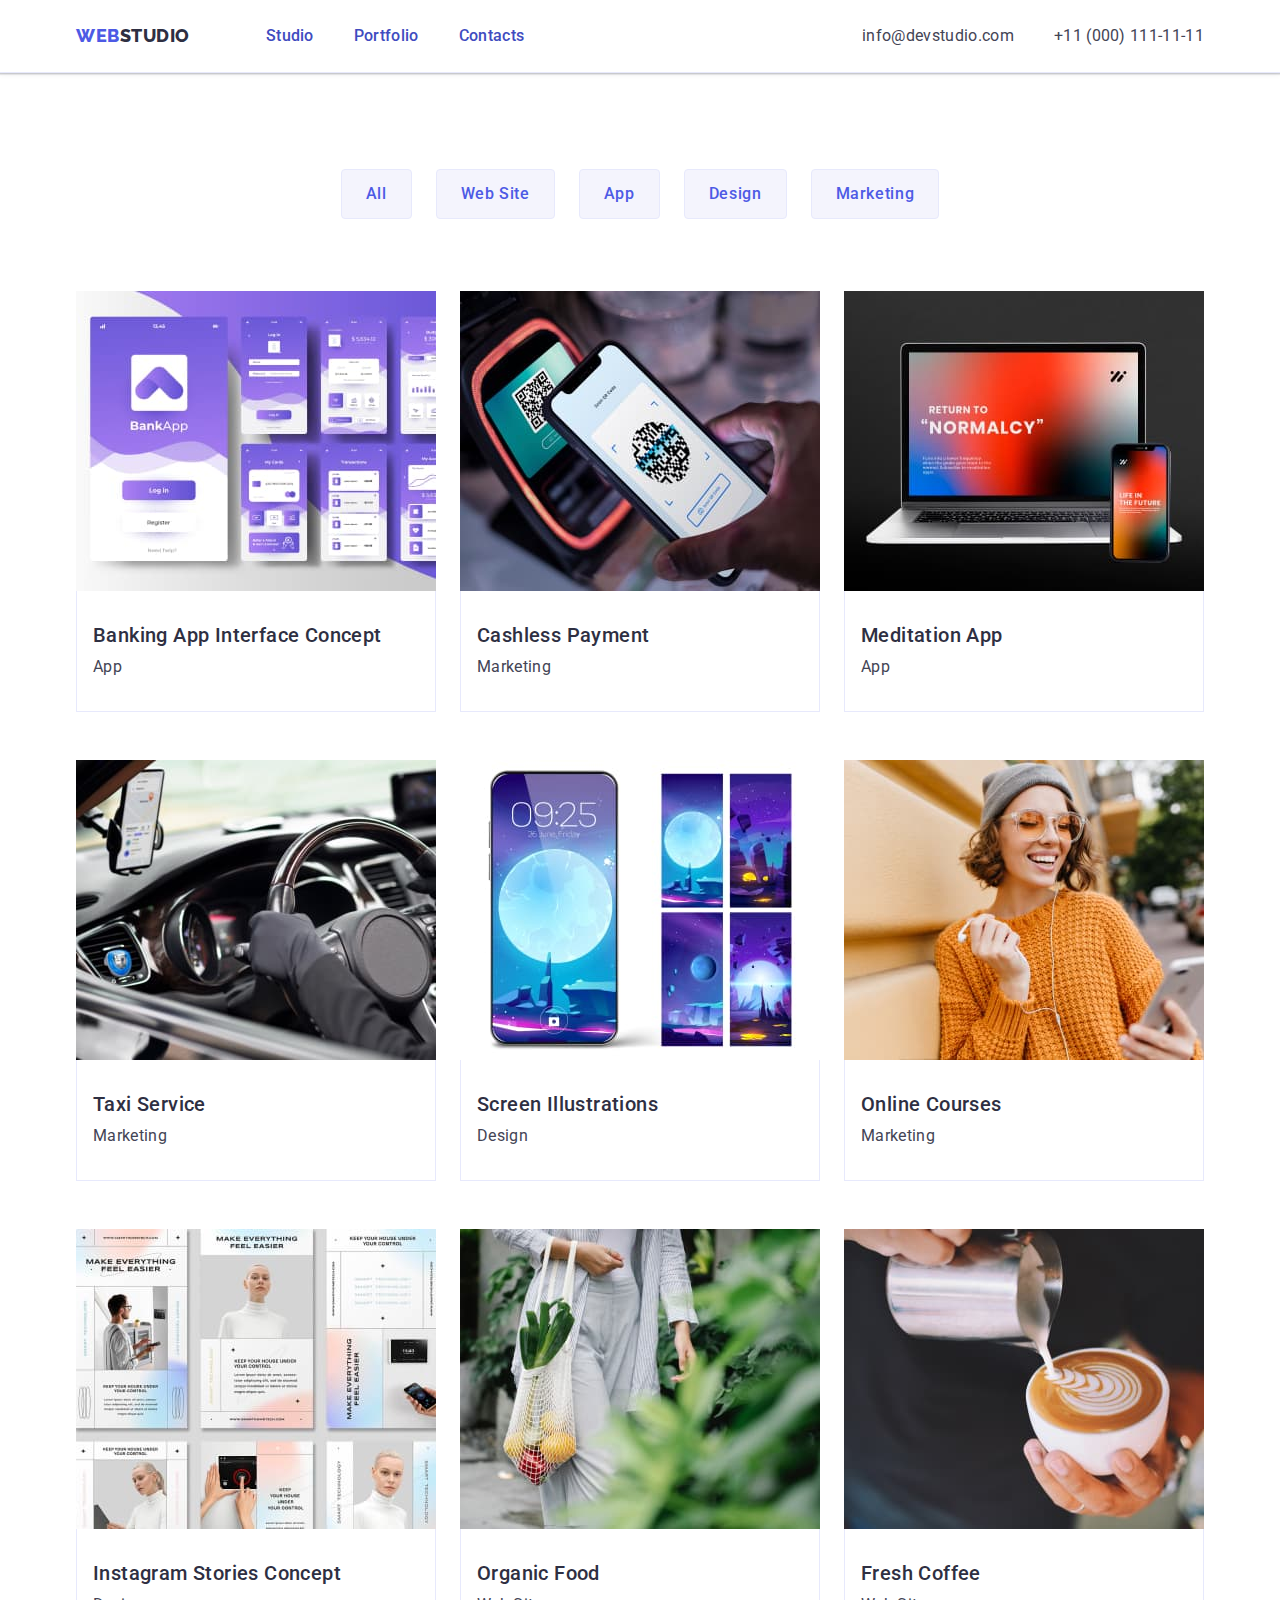
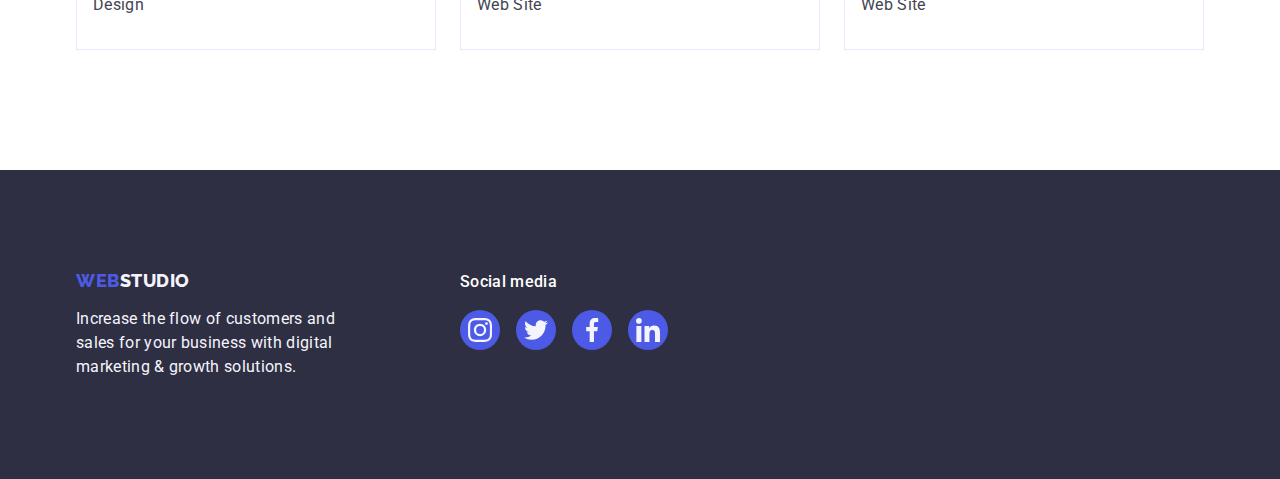
==== portfolio.html @ 3bbb7dfe "Update portfolio.html" ====
<!DOCTYPE html>
<html lang="en">
  <head>
    <meta charset="UTF-8" />
    <meta http-equiv="X-UA-Compatible" content="IE=edge" />
    <meta name="viewport" content="width=device-width, initial-scale=1.0" />
    <meta name="description" content="Ефективні рішення для вашого бізнесу" />
    <title>WebStudio</title>
    <link rel="preconnect" href="https://fonts.googleapis.com" />
    <link rel="preconnect" href="https://fonts.gstatic.com" crossorigin />
    <link
      href="https://fonts.googleapis.com/css2?family=Raleway:wght@800&family=Roboto:wght@400;500;700&display=swap"
      rel="stylesheet"
    />
    <link
      rel="stylesheet"
      href="https://cdn.jsdelivr.net/npm/modern-normalize@2.0.0/modern-normalize.min.css"
    />
    <link rel="stylesheet" href="./css/styles.css" />
  </head>
  <body class="page">
    <!-- Header section -->
    <header class="header">
      <div class="header-conteiner container">
        <nav class="header-nav">
          <a class="logo link" href="./index.html"
            >Web<span class="logo-studio">Studio</span></a
          >
          <ul class="header-list list">
            <li class="header-item">
              <a class="header-link link" href="./index.html">Studio</a>
            </li>
            <li class="header-item">
              <a class="header-link link" href="./portfolio.html">Portfolio</a>
            </li>
            <li class="header-item">
              <a class="header-link link" href="">Contacts</a>
            </li>
          </ul>
        </nav>
        <address class="header-address">
          <ul class="address-list list">
            <li class="address-item">
              <a class="address-link link" href="mailto:info@devstudio.com"
                >info@devstudio.com</a
              >
            </li>
            <li class="address-item">
              <a class="address-link link" href="tel:+110001111111"
                >+11 (000) 111-11-11</a
              >
            </li>
          </ul>
        </address>
      </div>
    </header>
    <main>
      <section class="portfolio section">
        <div class="container">
          <h1 class="visually-hidden">Portfolio</h1>
          <ul class="portfolio-list list">
            <li class="portfolio-item">
              <button class="portfolio-btn link" type="button">All</button>
            </li>
            <li class="portfolio-item">
              <button class="portfolio-btn link" type="button">Web Site</button>
            </li>
            <li class="portfolio-item">
              <button class="portfolio-btn link" type="button">App</button>
            </li>
            <li class="portfolio-item">
              <button class="portfolio-btn link" type="button">Design</button>
            </li>
            <li class="portfolio-item">
              <button class="portfolio-btn link" type="button">
                Marketing
              </button>
            </li>
          </ul>
          <ul class="projects-list list">
            <li class="projects-item">
              <a class="projects-link link" href="">
               <div class="">
                <img
                  class="projects-img"
                  src="./images/portfolio/img1.jpg"
                  alt="Banking"
                  width="360"
                  height="300"
                />
               </div>
                <div class="project-container">
                  <h2 class="projects-caption">
                    Banking App Interface Concept
                  </h2>
                  <p class="projects-parph">App</p>
                </div>
              </a>
            </li>
            <li class="projects-item">
              <a class="projects-link link" href="">
                <img
                  class="projects-img"
                  src="./images/portfolio/img2.jpg"
                  alt="Payment"
                  width="360"
                  height="300"
                />
                <div class="project-container">
                  <h2 class="projects-caption">Cashless Payment</h2>
                  <p class="projects-parph">Marketing</p>
                </div>
              </a>
            </li>
            <li class="projects-item">
              <a class="projects-link link" href="">
                <img
                  class="projects-img"
                  src="./images/portfolio/img3.jpg"
                  alt="App"
                  width="360"
                  height="300"
                />
                <div class="project-container">
                  <h2 class="projects-caption">Meditation App</h2>
                  <p class="projects-parph">App</p>
                </div>
              </a>
            </li>
            <li class="projects-item">
              <a class="projects-link link" href="">
                <img
                  class="projects-img"
                  src="./images/portfolio/img4.jpg"
                  alt="Service"
                  width="360"
                  height="300"
                />
                <div class="project-container">
                  <h2 class="projects-caption">Taxi Service</h2>
                  <p class="projects-parph">Marketing</p>
                </div>
              </a>
            </li>
            <li class="projects-item">
              <a class="projects-link link" href="">
                <img
                  class="projects-img"
                  src="./images/portfolio/img5.jpg"
                  alt="Illustrations"
                  width="360"
                  height="300"
                />
                <div class="project-container">
                  <h2 class="projects-caption">Screen Illustrations</h2>
                  <p class="projects-parph">Design</p>
                </div>
              </a>
            </li>
            <li class="projects-item">
              <a class="projects-link link" href="">
                <img
                  class="projects-img"
                  src="./images/portfolio/img6.jpg"
                  alt="Courses"
                  width="360"
                  height="300"
                />
                <div class="project-container">
                  <h2 class="projects-caption">Online Courses</h2>
                  <p class="projects-parph">Marketing</p>
                </div>
              </a>
            </li>
            <li class="projects-item">
              <a class="projects-link link" href="">
                <img
                  class="projects-img"
                  src="./images/portfolio/img7.jpg"
                  alt="Types of stories"
                  width="360"
                  height="300"
                />
                <div class="project-container">
                  <h2 class="projects-caption">Instagram Stories Concept</h2>
                  <p class="projects-parph">Design</p>
                </div>
              </a>
            </li>
            <li class="projects-item">
              <a class="projects-link link" href="">
                <img
                  class="projects-img"
                  src="./images/portfolio/img8.jpg"
                  alt="Girl with food"
                  width="360"
                  height="300"
                />
                <div class="project-container">
                  <h2 class="projects-caption">Organic Food</h2>
                  <p class="projects-parph">Web Site</p>
                </div>
              </a>
            </li>
            <li class="projects-item">
              <a class="projects-link link" href="">
                <img
                  class="projects-img"
                  src="./images/portfolio/img9.jpg"
                  alt="A cup of coffee"
                  width="360"
                  height="300"
                />
                <div class="project-container">
                  <h2 class="projects-caption">Fresh Coffee</h2>
                  <p class="projects-parph">Web Site</p>
                </div>
              </a>
            </li>
          </ul>
        </div>
      </section>
    </main>
    <!-- Footer section -->
    <footer class="footer">
      <div class="conteiner-div-footer container">
      <div class="footer-container">
        <a class="footer-logo link" href="./index.html"
          >Web<span class="footer-logo-studio">Studio</span></a
        >
        <p class="footer-parph">
          Increase the flow of customers and sales for your business with
          digital marketing & growth solutions.
        </p>
      </div>
      <div class="soc-footer-container">
        <p class="soc-parph">Social media</p>
        <ul class="footer-soc-list">
          <li class="footer-soc-item"><a href="" class="footer-soc-link">
            <svg class="footer-soc-icons" width="24" height="24">
              <use href="./images/icons.svg#icon-instagram"></use>
            </svg>
          </a>
        </li>
          <li class="footer-soc-item"><a href="" class="footer-soc-link">
            <svg class="footer-soc-icons" width="24" height="24">
              <use href="./images/icons.svg#icon-twitter"></use>
            </svg>
          </a>
        </li>
          <li class="footer-soc-item"><a href="" class="footer-soc-link">
            <svg class="footer-soc-icons" width="24" height="24">
              <use href="./images/icons.svg#icon-facebook"></use>
            </svg>
          </a>
        </li>
          <li class="footer-soc-item"><a href="" class="footer-soc-link">
            <svg class="footer-soc-icons" width="24" height="24">
              <use href="./images/icons.svg#icon-linkedin"></use>
            </svg>
          </a>
        </li>
        </ul>
      </div>
    </div>
    </footer>
  </body>
</html>
---- css/styles.css ----
:root {
      --brand-color: #434455;
      --brand-links-hf : #404bbf;
      --text-color: #2E2F42;
      --text-color-bg: #FFFFFF;
      --logo-color: #4D5AE5;
      --complementary-color: #F4F4FD;
      --portfolio-btn: #e7e9fc;
      --customers-icons: #8E8F99;
      --footer-soc-color: #31d0aa;
      --modal-color: #fcfcfc;
      }

body {
  font-family: Roboto, sans-serif ;
  color: var(--brand-color);
    background-color: var(--text-color-bg);
}

button {
  cursor: pointer
}

/**
  |============================
  | Resets
  |============================
*/

h1,h2,h3,h4,h5,h6,p {
margin: 0;
}

ul,
ol{
  list-style: none;
  margin: 0;
  padding: 0;
}

img {
  display: block;
  max-width: 100%;
}

/**
  |============================
  | Header
  |============================
*/

.logo {
  font-family: 'Raleway', sans-serif;
    font-weight: 800;
    font-size: 18px;
    line-height: 1.17;
    letter-spacing: 0.03em;
    text-transform: uppercase;
    color: var(--logo-color);
}

.logo {
  margin-right: 76px;
}

.link {
  text-decoration: none;
}

.logo-studio{
  color: var(--text-color);
}

.header {
  border-bottom: 1px solid var(--portfolio-btn);
  box-shadow: 0px 2px 1px rgba(46, 47, 66, 0.08), 0px 1px 1px rgba(46, 47, 66, 0.16), 0px 1px 6px rgba(46, 47, 66, 0.08);
}

.header-conteiner {
  display: flex;
  align-items: center;
}

.container {
width: 1158px;
margin: 0 auto;
padding: 0 15px;
}

.header-nav {
  display: flex;
  align-items: center;
}

.header-list {
 display: flex;
 gap: 40px;
}

.header-item{
  
}

.header-link{
  font-weight: 500;
  line-height: 1.5;
  letter-spacing: 0.02em;
  color: var(--text-color);
  color: var(--brand-links-hf);
  display: block;
  padding: 24px 0;
  position: relative;
  transition: color 250ms cubic-bezier(0.4, 0, 0.2, 1);
}

.header-link::after {
  content:'' ;
  position: absolute;
  left: 0;
  bottom: -1px;
  height: 4px;
  background-color: var(--brand-links-hf);
  border-radius: 2px;
}

.header-link:hover {
  color: var(--brand-links-hf);
}
.header-link:focus {
  color: var(--brand-links-hf);
}

.header-address {
  font-style: normal;
  margin-left: auto;
}

.address-list {
 display: flex;
 gap: 40px;
}

.address-link {
line-height: 1.5;
letter-spacing: 0.02em;
color: var(--brand-color);
transition: color 250ms cubic-bezier(0.4, 0, 0.2, 1);
}

.address-link:hover {
  color: var(--brand-links-hf);
  }
  
.address-link:focus {
 color: var(--brand-links-hf);
}

/**
  |============================
  | Block 1
  |============================
*/

.hero{
background-color: var(--text-color);
padding: 188px 0;
margin: auto;
background-image: linear-gradient(rgba(46, 47, 66, 0.7), rgba(46, 47, 66, 0.7)), url(../images/people-office.jpg);
background-repeat: no-repeat;
background-position: center;
background-size: cover;
max-width: 1440px;
}

.hero-title {
font-size: 56px;
line-height: 1.07;
text-align: center;
letter-spacing: 0.02em;
color: var(--text-color-bg);
max-width: 496px;
margin-left: auto;
margin-right: auto;
margin-bottom: 48px;
}

.hero-btn {
  background-color: var(--logo-color);
  font-family: "Roboto", sans-serif;
  font-weight: 500;
  font-size: 16px;
  line-height: 1.5;
  letter-spacing: 0.04em;
  color: var(--text-color-bg);
  display: block;
  min-width: 169px;
  height: 56px;
  border: none;
  border-radius: 4px;
  cursor: pointer;
  margin-left: auto;
  margin-right: auto;
}

.hero-btn:hover {
  background-color: var(--brand-links-hf);
}
.hero-btn:focus {
background-color: var(--brand-links-hf);
}

/**
  |============================
  | Block 2
  |============================
*/

.peculiarities {
  padding: 120px 0;
}

.visually-hidden {
  position: absolute;
  width: 1px;
  height: 1px;
  margin: -1px;
  border: 0;
  padding: 0;
  white-space: nowrap;
  clip-path: inset(100%);
  clip: rect(0 0 0 0);
  overflow: hidden;
}

.icon-container {
  display: flex;
  align-items: center;
  justify-content: center;
  height: 112px;
  background-color: var(--complementary-color);
  border-radius: 4px;
  margin-bottom: 8px;
}

.peculiarities-list {
  display: flex;
  gap: 24px;
}

.peculiarities-icons{
  fill: none;
}

.peculiarities-item {
width: calc((100% - 72px) / 4);
}

.peculiarities-caption {
margin-bottom: 8px;
}

.peculiarities-caption {
  font-weight: 500;
  font-size: 20px;
  line-height: 1.2;
  letter-spacing: 0.02em;
  color: var(--text-color);
}

.peculiarities-parph {
line-height: 1.5;
letter-spacing: 0.02em;
}

/**
  |============================
  | Block 3
  |============================
*/

.activity {
padding-bottom: 120px;
}

.activity-title {
margin-bottom: 72px;
}

.activity-list {
  display: flex;
  gap: 24px;
}

.activity-item {
width: calc((100% - 48px) / 3);
}

.activity-title{
  font-size: 36px;
  line-height: 1.11;
  text-align: center;
  letter-spacing: 0.02em;
  text-transform: capitalize;
  color: var(--text-color);
}

/**
  |============================
  | Block 4
  |============================
*/

.team{
  background-color: var(--complementary-color);
  padding: 120px 0;
}

.team-title {
font-size: 36px;
line-height: 1.11;
text-align: center;
letter-spacing: 0.02em;
text-transform: capitalize;
color: var(--text-color);
margin-bottom: 72px;
}

.team-list {
display: flex;
gap: 24px;
}

.team-item {
background-color: var(--text-color-bg);
width: calc((100% - 72px) / 4);
border-radius: 0px 0px 4px 4px;
box-shadow: 0px 2px 1px 0px rgba(46, 47, 66, 0.08), 0px 1px 1px 0px rgba(46, 47, 66, 0.16), 0px 1px 6px 0px rgba(46, 47, 66, 0.08);
}

.team-info {
padding: 32px 0
}

.team-caption {
  font-weight: 500;
  font-size: 20px;
  line-height: 1.2;
  letter-spacing: 0.02em;
  color: var(--text-color);
  text-align: center;
  margin-bottom: 8px;
}

.team-parph {
  line-height: 1.5;
  letter-spacing: 0.02em;
  text-align: center;
}

.soc-list{
  display: flex;
  justify-content: center;
  gap: 24px;
  padding-top: 8px;
  background-color: 250ms cubic-bezier(0.4, 0, 0.2, 1);
}

.soc-item {
  width: 40px;
  height: 40px;
}

.soc-link {
  width: 100%;
  height: 100%;
  background-color: var(--logo-color);
  border-radius: 50%;
  display: flex;
  align-items: center;
  justify-content: center;
  transition: background-color 250ms cubic-bezier(0.4, 0, 0.2, 1);
}

.soc-link:hover {
  background-color: var(--brand-links-hf);
}

.soc-link:focus {
  background-color: var(--brand-links-hf);
}

.soc-icons {
fill: var(--complementary-color)
}

/**
  |============================
  | Block 5
  |============================
*/

.customers {
  padding-top: 120px;
  padding-bottom: 120px;
}

.customers-title {
  text-align: center;
  font-size: 36px;
  line-height: 1.11em;
  color: var(--text-color);
  margin-bottom: 72px;
  line-height: 40px;  
}
.customers-list {
  display: flex;
  justify-content: center;
  gap: 24px;

}
.customers-item {
  width: calc((100% - 120px) / 6);
  height: 88px;
}

.customers-link {
  color:var(--customers-icons);
  display: flex;
  width: 100%;
  height: 100%;
  justify-content: center;
  align-items: center;
  border: 1px solid var(--customers-icons);
  border-radius: 4px;
  transition: border-color 250ms cubic-bezier(0.4, 0, 0.2, 1), color 250ms cubic-bezier(0.4, 0, 0.2, 1);
}

.customers-link:hover {
  border-color: var(--brand-links-hf);
  color: var(--brand-links-hf);
}

.customers-link:focus {
  border-color: var(--brand-links-hf);
  color: var(--brand-links-hf);
}

.customers-icons {
  fill: currentColor;
}

/**
  |============================
  | Footer
  |============================
*/

.footer {
  background-color: var(--text-color);
  padding: 100px 0;
}

.conteiner-div-footer {
  display: flex;
  align-items: baseline;
}

.soc-parph {
  font-weight: 500;
  font-size: 16px;
  line-height: 1.5;
  letter-spacing: 0.02em;
  color: var(--text-color-bg);
  margin-bottom: 16px;
}

.footer-soc-list {
  display: flex;
  gap: 16px;
}

.footer-soc-item {
  width: 40px;
  height: 40px;
}

.footer-soc-link {
  width: 100%;
  height: 100%;
  background-color: var(--logo-color);
  border-radius: 50%;
  display: flex;
  align-items: center;
  justify-content: center;
  transition: background-color 250ms cubic-bezier(0.4, 0, 0.2, 1);
}

.footer-soc-link:hover {
  background-color: var(--footer-soc-color);
}

.footer-soc-link:focus {
  background-color:var(--footer-soc-color);
}

.footer-soc-icons {
fill: var(--complementary-color);
}

.footer-container {
  margin-right: 120px;

}

.footer-logo {
  font-family: "Raleway", sans-serif;
  font-weight: 800;
  font-size: 18px;
  line-height: 1.17;
  letter-spacing: 0.03em;
  text-transform: uppercase;
  color: var(--logo-color);
  display: inline-block;
  margin-bottom: 16px;
}
.footer-logo-studio {
color: var(--complementary-color);}

.footer-parph {
  line-height: 1.5;
    color: var(--complementary-color);
    letter-spacing: 0.02em;
    max-width: 264px;
}

/**
  |============================
  | Portfolio
  |============================
*/

.portfolio {
padding-top: 96px;
  padding-bottom: 120px;
}

.portfolio-list {
display: flex;
justify-content: center;
gap: 24px;
margin-bottom: 72px;
}

.portfolio-btn {
  font-family: "Roboto", sans-serif;
  font-weight: 500;
  font-size: 16px;
  line-height: 1.5;
  letter-spacing: 0.04em;
  color: var(--logo-color);
  background-color: var(--complementary-color);
  padding: 12px 24px;
  border: 1px solid var(--portfolio-btn);
  border-radius: 4px;
  transition: color 250ms cubic-bezier(0.4, 0, 0.2, 1), background-color 250ms cubic-bezier(0.4, 0, 0.2, 1), border-color 250ms cubic-bezier(0.4, 0, 0.2, 1), box-shadow 250ms cubic-bezier(0.4, 0, 0.2, 1);
}

.portfolio-btn:hover {
  color: var(--text-color-bg);
    background-color: var(--brand-links-hf);
    border: 1px solid transparent;
    box-shadow: 0px 3px 1px rgba(0, 0, 0, 0.1), 0px 2px 1px rgba(0, 0, 0, 0.08), 0px 2px 2px rgba(0, 0, 0, 0.12);
}
.portfolio-btn:focus {
 color: var(--text-color-bg);
background-color: var(--brand-links-hf);
border: 1px solid transparent;
box-shadow: 0px 3px 1px rgba(0, 0, 0, 0.1), 0px 2px 1px rgba(0, 0, 0, 0.08), 0px 2px 2px rgba(0, 0, 0, 0.12);
}

.projects-list {
display: flex;
flex-wrap: wrap;
column-gap: 24px;
row-gap: 48px;
}

.projects-item {
width: calc((100% - 48px) / 3);
}

.projects-link {
  display: block;
  transition: box-shadow 250ms cubic-bezier(0.4, 0, 0.2, 1);
}

.projects-link:hover {
  box-shadow:0px 1px 6px rgba(46, 47, 66, 0.08), 0px 1px 1px rgba(46, 47, 66, 0.16), 0px 2px 1px rgba(46, 47, 66, 0.08);
}

.projects-link:hover {
  background-color: var(--footer-soc-color);
  box-shadow: 0px 1px 6px rgba(46, 47, 66, 0.08), 0px 1px 1px rgba(46, 47, 66, 0.16), 0px 2px 1px rgba(46, 47, 66, 0.08);
}

.project-container {
  padding: 32px 16px;
  border: 1px solid var(--portfolio-btn);
  border-top: none;
}

.projects-caption {
font-weight: 500;
font-size: 20px;
line-height: 1.2;
letter-spacing: 0.02em;
color: var(--text-color);
margin-bottom: 8px;
}

.projects-parph {
  font-size: 16px;
  line-height: 1.5;
  letter-spacing: 0.02em;
  color: var(--brand-color);
  transform: translateY(0%);
}

.modal-div {
  position: fixed;
  top: 0;
  left: 0;
  width: 100%;
  height: 100%;
  background-color: rgba(46, 47, 66, 0.4);
  transition: opacity 250ms cubic-bezier(0.4, 0, 0.2, 1), visibility 250ms cubic-bezier(0.4, 0, 0.2, 1);
}

.is-hidden {
  opacity: 0;
  visibility: hidden;
  pointer-events: none;
}

.modal-window {
  position: absolute;
  top: 50%;
  left: 50%;
  transform: translate(-50%, -50%) scale(1);
  min-height: 584px;
  background: var(--modal-color);
  box-shadow: 0px 1px 1px rgba(0, 0, 0, 0.14), 0px 1px 3px rgba(0, 0, 0, 0.12), 0px 2px 1px rgba(0, 0, 0, 0.2);
  border-radius: 4px;
  transition: transform 250ms cubic-bezier(0.4, 0, 0.2, 1);
}

.modal-btn {
  position: absolute;
  top: 24px;
  right: 24px;
  width: 24px;
  height: 24px;
  border-radius: 50%;
  display: flex;
  align-items: center;
  justify-content: center;
  background-color: var(--portfolio-btn);
  border: 1px solid rgba(0, 0, 0, 0.1);
  padding: 0;
  cursor: pointer;
  transition: background-color 250ms cubic-bezier(0.4, 0, 0.2, 1), border 250ms cubic-bezier(0.4, 0, 0.2, 1);
}

.modal-btn:hover {
  background-color: var(--brand-links-hf);
  border: none;
}

.modal-btn:focus {
  background-color: var(--brand-links-hf);
  border: none;
}

.modal-svg {
  fill 250ms cubic-bezier(0.4, 0, 0.2, 1);
}
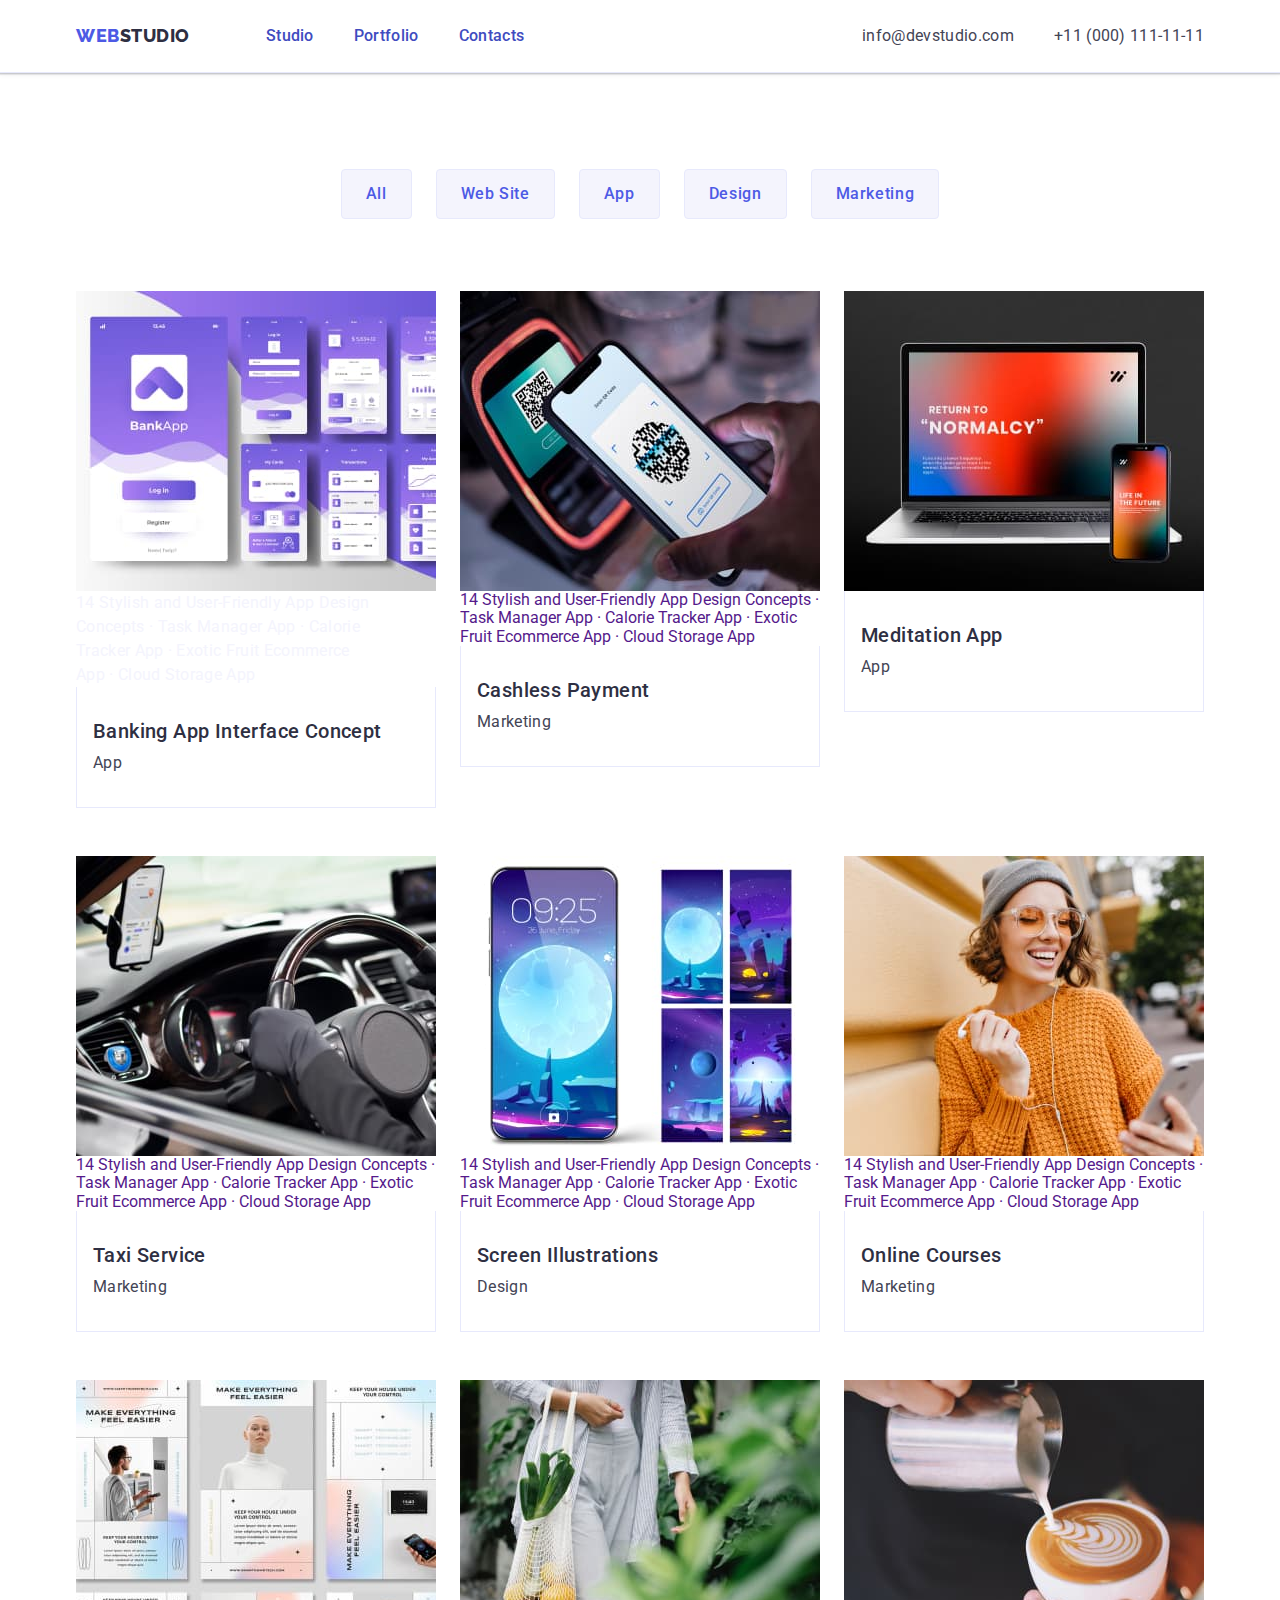
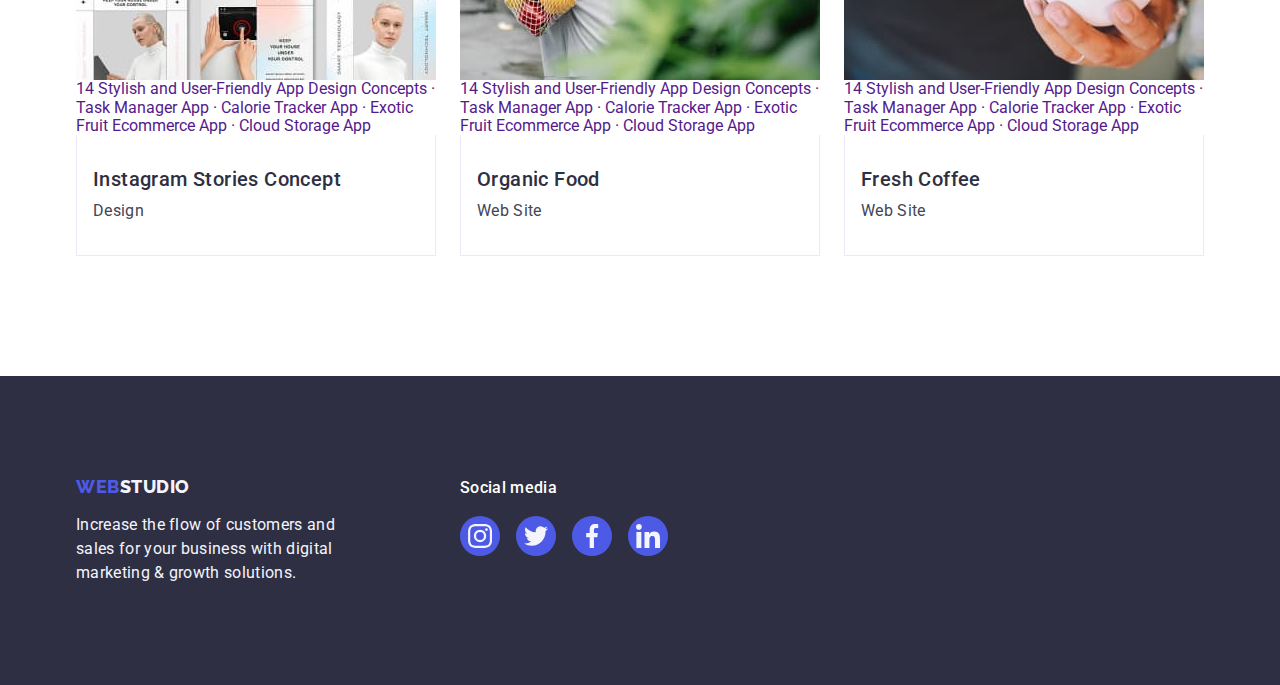
==== commit c98c6441: "я" ====
--- a/portfolio.html
+++ b/portfolio.html
@@ -80,24 +80,28 @@
           <ul class="projects-list list">
             <li class="projects-item">
               <a class="projects-link link" href="">
-               <div class="">
-                <img
-                  class="projects-img"
-                  src="./images/portfolio/img1.jpg"
-                  alt="Banking"
-                  width="360"
-                  height="300"
-                />
-               </div>
-                <div class="project-container">
-                  <h2 class="projects-caption">
-                    Banking App Interface Concept
-                  </h2>
-                  <p class="projects-parph">App</p>
-                </div>
-              </a>
-            </li>
-            <li class="projects-item">
+                 <div class="card-container">
+                    <img
+                     class="projects-img"
+                     src="./images/portfolio/img1.jpg"
+                     alt="Banking"
+                     width="360"
+                     height="300"
+                    />
+                 </div>
+                 <div class="owerlay">
+                  <p class="owerlay-parph">14 Stylish and User-Friendly App Design Concepts · Task Manager App · Calorie Tracker App · Exotic Fruit Ecommerce App · Cloud Storage App</p>
+                 </div>
+                  <div class="project-container">
+                    <h2 class="projects-caption">
+                     Banking App Interface Concept
+                    </h2>
+                    <p class="projects-parph">App</p>
+                  </div>
+              </a>
+            </li>
+            <li class="projects-item">
+             <div class="card-container">
               <a class="projects-link link" href="">
                 <img
                   class="projects-img"
@@ -106,14 +110,17 @@
                   width="360"
                   height="300"
                 />
+                <p class="">14 Stylish and User-Friendly App Design Concepts · Task Manager App · Calorie Tracker App · Exotic Fruit Ecommerce App · Cloud Storage App</p>
                 <div class="project-container">
                   <h2 class="projects-caption">Cashless Payment</h2>
                   <p class="projects-parph">Marketing</p>
                 </div>
               </a>
-            </li>
-            <li class="projects-item">
-              <a class="projects-link link" href="">
+             </div>
+            </li>
+           <li class="projects-item">
+             <div class="card-container">
+               <a class="projects-link link" href="">
                 <img
                   class="projects-img"
                   src="./images/portfolio/img3.jpg"
@@ -125,10 +132,12 @@
                   <h2 class="projects-caption">Meditation App</h2>
                   <p class="projects-parph">App</p>
                 </div>
-              </a>
-            </li>
-            <li class="projects-item">
-              <a class="projects-link link" href="">
+               </a>
+              </div>
+            </li>
+            <li class="projects-item">
+              <a class="projects-link link" href="">
+                <div class="card-container">
                 <img
                   class="projects-img"
                   src="./images/portfolio/img4.jpg"
@@ -136,6 +145,8 @@
                   width="360"
                   height="300"
                 />
+                <p class="">14 Stylish and User-Friendly App Design Concepts · Task Manager App · Calorie Tracker App · Exotic Fruit Ecommerce App · Cloud Storage App</p>
+              </div>
                 <div class="project-container">
                   <h2 class="projects-caption">Taxi Service</h2>
                   <p class="projects-parph">Marketing</p>
@@ -144,6 +155,7 @@
             </li>
             <li class="projects-item">
               <a class="projects-link link" href="">
+                <div class="card-container">
                 <img
                   class="projects-img"
                   src="./images/portfolio/img5.jpg"
@@ -151,6 +163,8 @@
                   width="360"
                   height="300"
                 />
+                <p class="">14 Stylish and User-Friendly App Design Concepts · Task Manager App · Calorie Tracker App · Exotic Fruit Ecommerce App · Cloud Storage App</p>
+              </div>
                 <div class="project-container">
                   <h2 class="projects-caption">Screen Illustrations</h2>
                   <p class="projects-parph">Design</p>
@@ -159,6 +173,7 @@
             </li>
             <li class="projects-item">
               <a class="projects-link link" href="">
+               <div class="card-container">
                 <img
                   class="projects-img"
                   src="./images/portfolio/img6.jpg"
@@ -166,6 +181,8 @@
                   width="360"
                   height="300"
                 />
+                <p class="">14 Stylish and User-Friendly App Design Concepts · Task Manager App · Calorie Tracker App · Exotic Fruit Ecommerce App · Cloud Storage App</p>
+               </div>
                 <div class="project-container">
                   <h2 class="projects-caption">Online Courses</h2>
                   <p class="projects-parph">Marketing</p>
@@ -174,6 +191,7 @@
             </li>
             <li class="projects-item">
               <a class="projects-link link" href="">
+                <div class="card-container">
                 <img
                   class="projects-img"
                   src="./images/portfolio/img7.jpg"
@@ -181,6 +199,8 @@
                   width="360"
                   height="300"
                 />
+                <p class="">14 Stylish and User-Friendly App Design Concepts · Task Manager App · Calorie Tracker App · Exotic Fruit Ecommerce App · Cloud Storage App</p>
+              </div>
                 <div class="project-container">
                   <h2 class="projects-caption">Instagram Stories Concept</h2>
                   <p class="projects-parph">Design</p>
@@ -189,6 +209,7 @@
             </li>
             <li class="projects-item">
               <a class="projects-link link" href="">
+                <div class="card-container">
                 <img
                   class="projects-img"
                   src="./images/portfolio/img8.jpg"
@@ -196,6 +217,8 @@
                   width="360"
                   height="300"
                 />
+                <p class="">14 Stylish and User-Friendly App Design Concepts · Task Manager App · Calorie Tracker App · Exotic Fruit Ecommerce App · Cloud Storage App</p>
+              </div>
                 <div class="project-container">
                   <h2 class="projects-caption">Organic Food</h2>
                   <p class="projects-parph">Web Site</p>
@@ -204,6 +227,7 @@
             </li>
             <li class="projects-item">
               <a class="projects-link link" href="">
+                <div class="card-container">
                 <img
                   class="projects-img"
                   src="./images/portfolio/img9.jpg"
@@ -211,6 +235,8 @@
                   width="360"
                   height="300"
                 />
+                <p class="">14 Stylish and User-Friendly App Design Concepts · Task Manager App · Calorie Tracker App · Exotic Fruit Ecommerce App · Cloud Storage App</p>
+              </div>
                 <div class="project-container">
                   <h2 class="projects-caption">Fresh Coffee</h2>
                   <p class="projects-parph">Web Site</p>
--- a/css/styles.css
+++ b/css/styles.css
@@ -200,6 +200,7 @@
   cursor: pointer;
   margin-left: auto;
   margin-right: auto;
+  background-color: 250ms cubic-bezier(0.4, 0, 0.2, 1);
 }
 
 .hero-btn:hover {
@@ -407,7 +408,7 @@
 .customers-title {
   text-align: center;
   font-size: 36px;
-  line-height: 1.11em;
+  line-height: 1.11;
   color: var(--text-color);
   margin-bottom: 72px;
   line-height: 40px;  
@@ -595,12 +596,29 @@
 }
 
 .projects-link:hover {
-  box-shadow:0px 1px 6px rgba(46, 47, 66, 0.08), 0px 1px 1px rgba(46, 47, 66, 0.16), 0px 2px 1px rgba(46, 47, 66, 0.08);
-}
-
-.projects-link:hover {
   background-color: var(--footer-soc-color);
   box-shadow: 0px 1px 6px rgba(46, 47, 66, 0.08), 0px 1px 1px rgba(46, 47, 66, 0.16), 0px 2px 1px rgba(46, 47, 66, 0.08);
+  transform: translateY(0%);
+}
+
+.card-container {
+  position: relative;
+  overflow: hidden;
+}
+
+.card-parph {
+  position: absolute;
+  top: 0;
+  font-size: 16px;
+  line-height: 1.5;
+  letter-spacing: 0.02em;
+  color: var(--complementary-color);
+  padding: 40px 32px;
+  background-color: var(--logo-color);
+  height: 100%;
+  width: 100%;
+  transform: translateY(100%);
+  transition: transform 250ms cubic-bezier(0.4, 0, 0.2, 1);
 }
 
 .project-container {
@@ -623,17 +641,102 @@
   line-height: 1.5;
   letter-spacing: 0.02em;
   color: var(--brand-color);
-  transform: translateY(0%);
-}
-
-.modal-div {
+}
+
+.overlay {
+  width: 360px;
+  height: 300px;
+  flex-shrink: 0;
+  background: var(--logo-color);
+}
+.owerlay-parph {
+  display: flex;
+  width: 296px;
+  flex-direction: column;
+  flex-shrink: 0;
+  color: var(--complementary-color);
+  line-height: 24px;
+  letter-spacing: 0.32px
+}
+
+button {
+  border: none;
+  cursor: pointer;
+}
+
+.open-modal {
+  width: 150px;
+  height: 50px;
+  border-radius: 5px;
+  background: #9da4bd;
+  color: white;
+  position: absolute;
+  top: 50%;
+  left: 50%;
+  transform: translate(-50%, -50%);
+  border: none;
+  font-size: 16px;
+}
+
+.open-modal:hover {
+  opacity: 0.8;
+}
+
+/* modal */
+
+.backdrop {
   position: fixed;
   top: 0;
   left: 0;
   width: 100%;
-  height: 100%;
-  background-color: rgba(46, 47, 66, 0.4);
+  height: 100vh;
+  background: rgba(46, 47, 66, 0.4);
   transition: opacity 250ms cubic-bezier(0.4, 0, 0.2, 1), visibility 250ms cubic-bezier(0.4, 0, 0.2, 1);
+}
+
+.modal {
+  width: 408px;
+  min-height: 584px;
+  position: absolute;
+  top: 50%;
+  left: 50%;
+  transform: translate(-50%, -50%);
+  background: var(--modal-color);
+  box-shadow: 0px 1px 1px rgba(0, 0, 0, 0.14), 0px 1px 3px rgba(0, 0, 0, 0.12), 0px 2px 1px rgba(0, 0, 0, 0.2);
+  border-radius: 4px;
+  transition: transform 250ms cubic-bezier(0.4, 0, 0.2, 1);
+}
+
+.close-button {
+  position: absolute;
+  right: 24px;
+  top: 24px;
+  background-color: var(--portfolio-btn);
+  color: white;
+  width: 24px;
+  height: 24px;
+  border: 1px solid rgba(0, 0, 0, 0.1);
+  border-radius: 50%;
+  cursor: pointer;
+  display: flex;
+  align-items: center;
+  justify-content: center;
+  padding: 0;
+  transition: background-color 250ms cubic-bezier(0.4, 0, 0.2, 1), border 250ms cubic-bezier(0.4, 0, 0.2, 1);
+}
+
+.close-button:hover {
+  background-color: var(--brand-links-hf);
+  border: none;
+}
+
+.close-button:focus {
+  background-color: var(--brand-links-hf);
+  border: none;
+}
+
+.modal-icon {
+  transition: fill 250ms cubic-bezier(0.4, 0, 0.2, 1);
 }
 
 .is-hidden {
@@ -642,45 +745,6 @@
   pointer-events: none;
 }
 
-.modal-window {
-  position: absolute;
-  top: 50%;
-  left: 50%;
-  transform: translate(-50%, -50%) scale(1);
-  min-height: 584px;
-  background: var(--modal-color);
-  box-shadow: 0px 1px 1px rgba(0, 0, 0, 0.14), 0px 1px 3px rgba(0, 0, 0, 0.12), 0px 2px 1px rgba(0, 0, 0, 0.2);
-  border-radius: 4px;
-  transition: transform 250ms cubic-bezier(0.4, 0, 0.2, 1);
-}
-
-.modal-btn {
-  position: absolute;
-  top: 24px;
-  right: 24px;
-  width: 24px;
-  height: 24px;
-  border-radius: 50%;
-  display: flex;
-  align-items: center;
-  justify-content: center;
-  background-color: var(--portfolio-btn);
-  border: 1px solid rgba(0, 0, 0, 0.1);
-  padding: 0;
-  cursor: pointer;
-  transition: background-color 250ms cubic-bezier(0.4, 0, 0.2, 1), border 250ms cubic-bezier(0.4, 0, 0.2, 1);
-}
-
-.modal-btn:hover {
-  background-color: var(--brand-links-hf);
-  border: none;
-}
-
-.modal-btn:focus {
-  background-color: var(--brand-links-hf);
-  border: none;
-}
-
-.modal-svg {
-  fill 250ms cubic-bezier(0.4, 0, 0.2, 1);
+.no-scroll {
+    overflow: hidden;
 }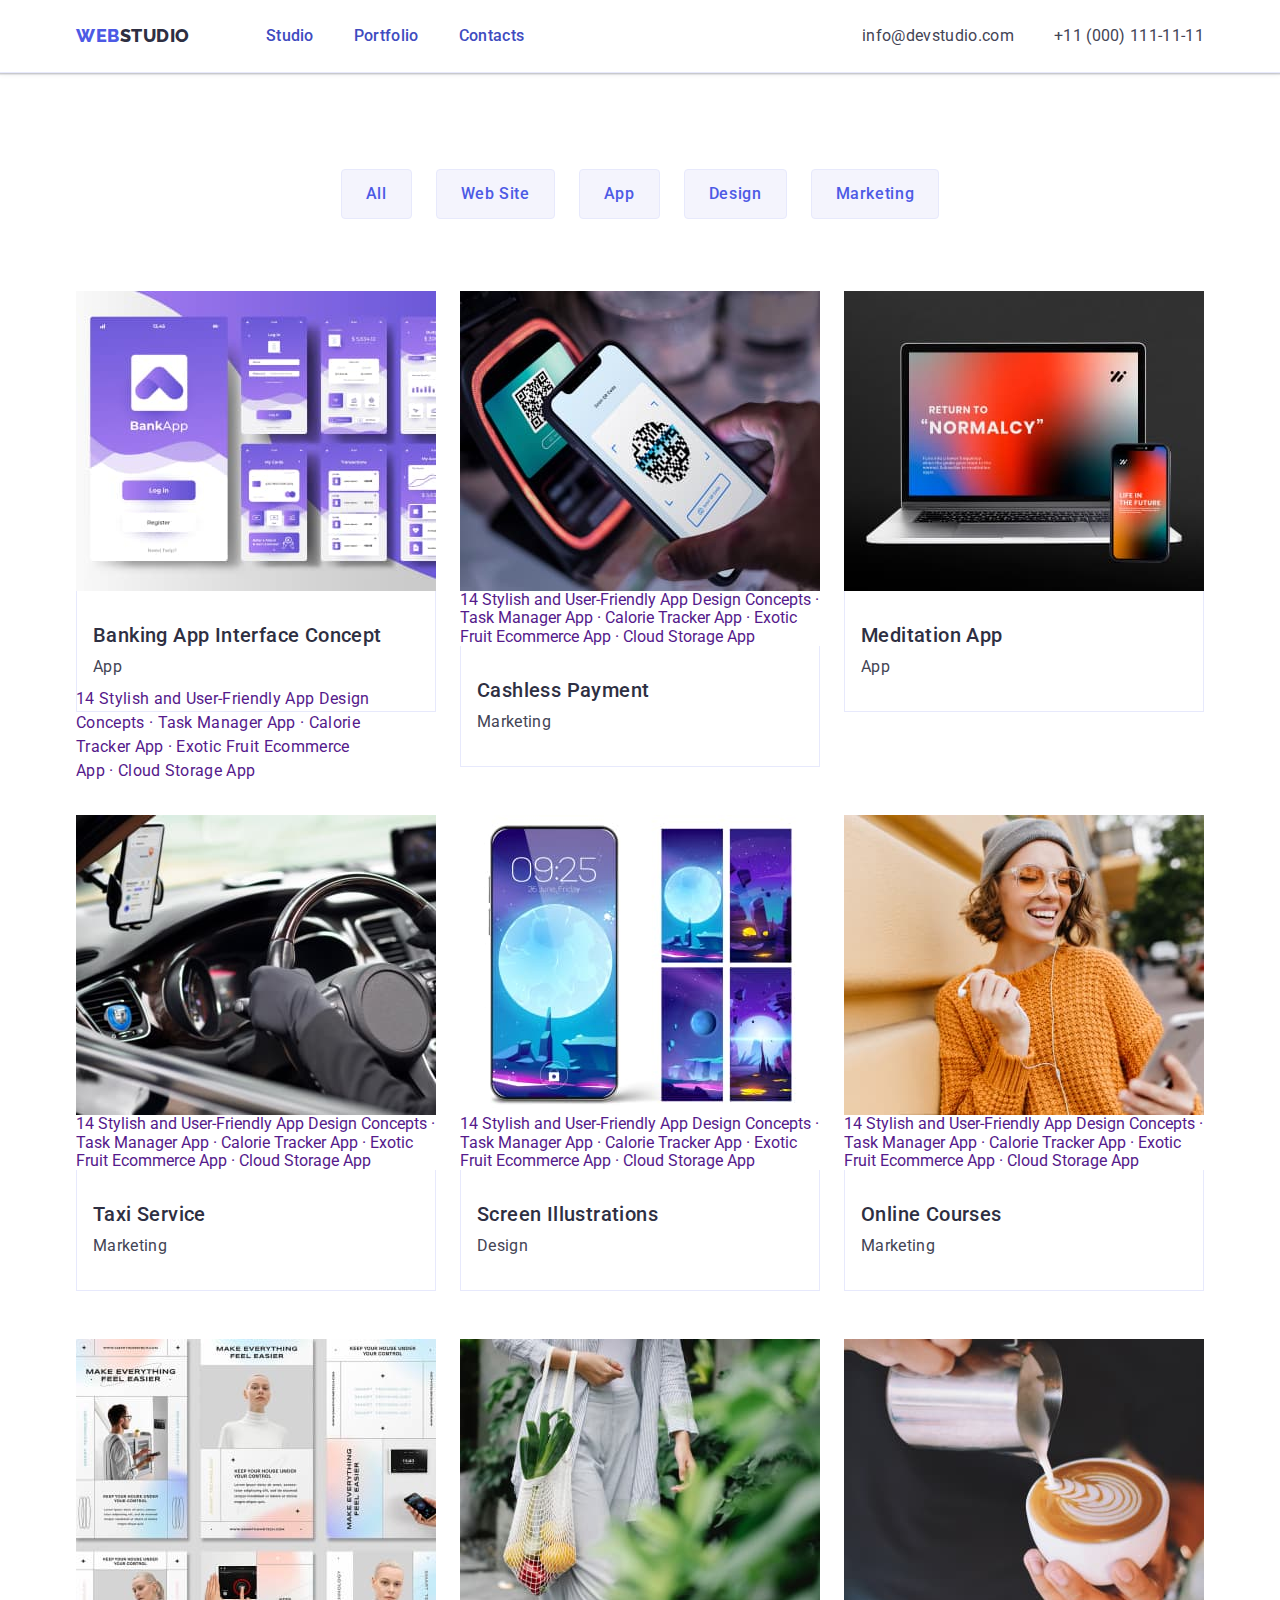
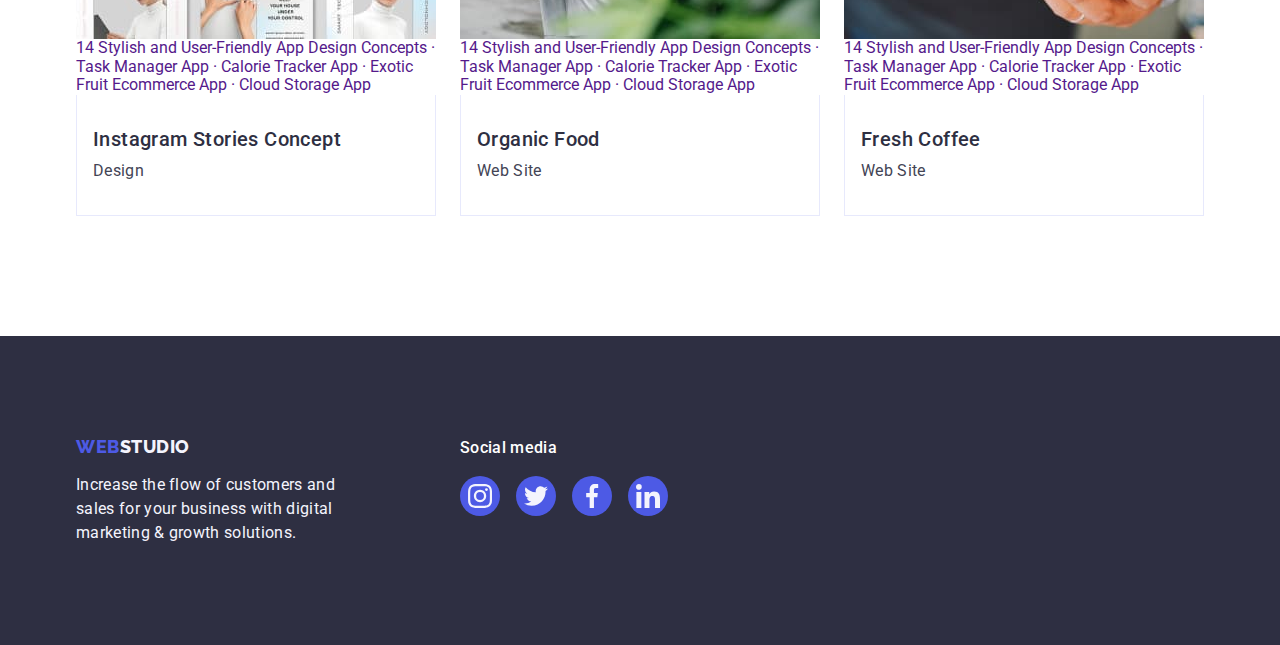
==== commit 9d43d453: "м" ====
--- a/portfolio.html
+++ b/portfolio.html
@@ -80,7 +80,7 @@
           <ul class="projects-list list">
             <li class="projects-item">
               <a class="projects-link link" href="">
-                 <div class="card-container">
+                <div class="owerlay">
                     <img
                      class="projects-img"
                      src="./images/portfolio/img1.jpg"
@@ -88,9 +88,7 @@
                      width="360"
                      height="300"
                     />
-                 </div>
-                 <div class="owerlay">
-                  <p class="owerlay-parph">14 Stylish and User-Friendly App Design Concepts · Task Manager App · Calorie Tracker App · Exotic Fruit Ecommerce App · Cloud Storage App</p>
+                   <p class="owerlay-parph">14 Stylish and User-Friendly App Design Concepts · Task Manager App · Calorie Tracker App · Exotic Fruit Ecommerce App · Cloud Storage App</p>
                  </div>
                   <div class="project-container">
                     <h2 class="projects-caption">
--- a/css/styles.css
+++ b/css/styles.css
@@ -644,19 +644,26 @@
 }
 
 .overlay {
-  width: 360px;
-  height: 300px;
-  flex-shrink: 0;
-  background: var(--logo-color);
+  position: relative;
+  overflow: hidden;
+  top: 0;
+  left: 0;
+  
 }
 .owerlay-parph {
+  transform: translateY(100%);
+  position: absolute;
+  line-height: 24px;
+  letter-spacing: 0.32px;
   display: flex;
   width: 296px;
   flex-direction: column;
   flex-shrink: 0;
-  color: var(--complementary-color);
-  line-height: 24px;
-  letter-spacing: 0.32px
+}
+
+.projects-link:hover .owerlay-parph,
+.projects-link:hover .owerlay-parph {
+  transform: translateY(0%);
 }
 
 button {
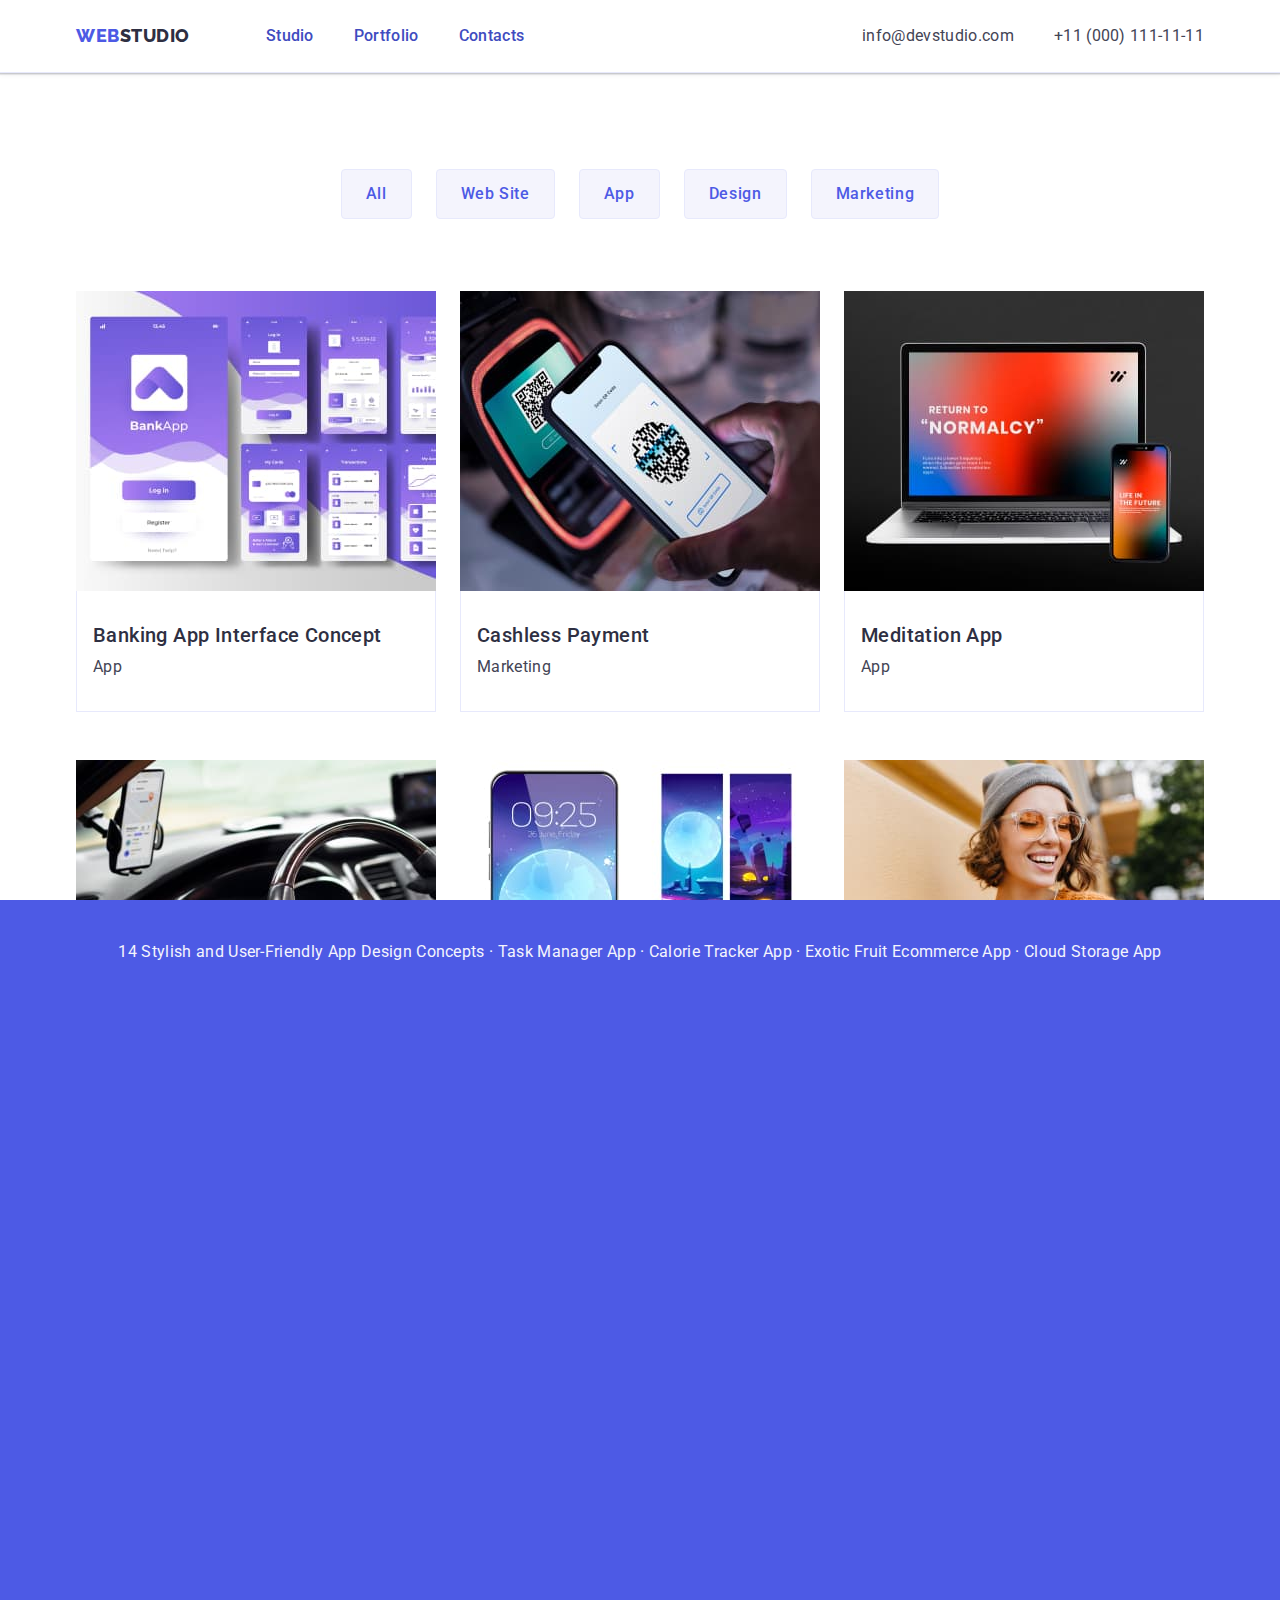
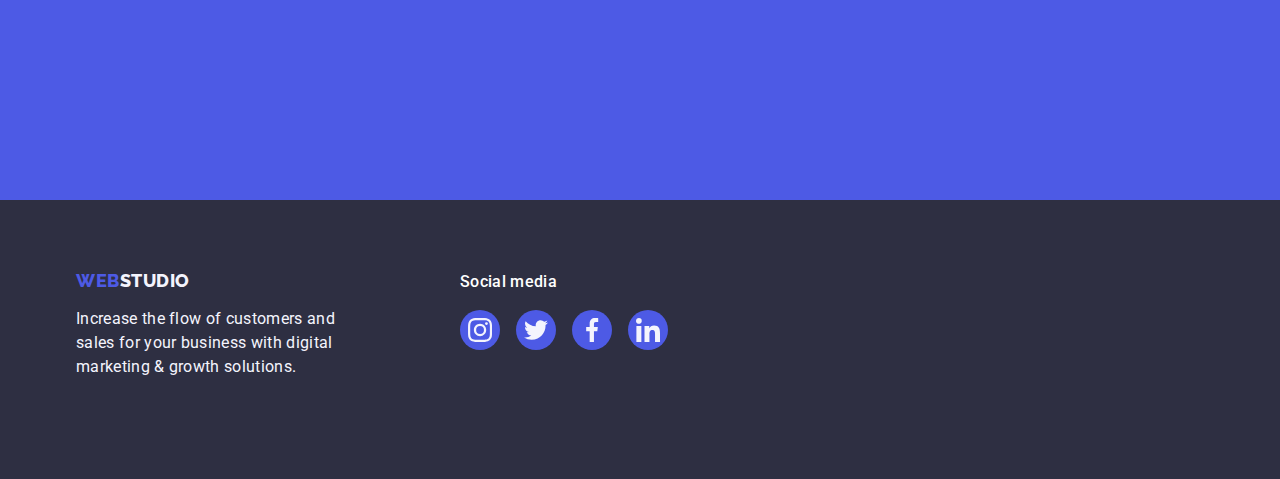
==== commit 077dbff7: "м" ====
--- a/portfolio.html
+++ b/portfolio.html
@@ -99,52 +99,53 @@
               </a>
             </li>
             <li class="projects-item">
-             <div class="card-container">
-              <a class="projects-link link" href="">
-                <img
-                  class="projects-img"
-                  src="./images/portfolio/img2.jpg"
-                  alt="Payment"
-                  width="360"
-                  height="300"
-                />
-                <p class="">14 Stylish and User-Friendly App Design Concepts · Task Manager App · Calorie Tracker App · Exotic Fruit Ecommerce App · Cloud Storage App</p>
+              <a class="projects-link link" href="">
+                <div class="owerlay">
+                    <img
+                     class="projects-img"
+                     src="./images/portfolio/img2.jpg"
+                     alt="Banking"
+                     width="360"
+                     height="300"
+                    />
+                   <p class="owerlay-parph">14 Stylish and User-Friendly App Design Concepts · Task Manager App · Calorie Tracker App · Exotic Fruit Ecommerce App · Cloud Storage App</p>
+                 </div>
                 <div class="project-container">
                   <h2 class="projects-caption">Cashless Payment</h2>
                   <p class="projects-parph">Marketing</p>
                 </div>
               </a>
-             </div>
             </li>
            <li class="projects-item">
-             <div class="card-container">
-               <a class="projects-link link" href="">
-                <img
-                  class="projects-img"
-                  src="./images/portfolio/img3.jpg"
-                  alt="App"
-                  width="360"
-                  height="300"
-                />
+            <a class="projects-link link" href="">
+              <div class="owerlay">
+                  <img
+                   class="projects-img"
+                   src="./images/portfolio/img3.jpg"
+                   alt="Banking"
+                   width="360"
+                   height="300"
+                  />
+                 <p class="owerlay-parph">14 Stylish and User-Friendly App Design Concepts · Task Manager App · Calorie Tracker App · Exotic Fruit Ecommerce App · Cloud Storage App</p>
+               </div>
                 <div class="project-container">
                   <h2 class="projects-caption">Meditation App</h2>
                   <p class="projects-parph">App</p>
                 </div>
                </a>
-              </div>
-            </li>
-            <li class="projects-item">
-              <a class="projects-link link" href="">
-                <div class="card-container">
-                <img
-                  class="projects-img"
-                  src="./images/portfolio/img4.jpg"
-                  alt="Service"
-                  width="360"
-                  height="300"
-                />
-                <p class="">14 Stylish and User-Friendly App Design Concepts · Task Manager App · Calorie Tracker App · Exotic Fruit Ecommerce App · Cloud Storage App</p>
-              </div>
+            </li>
+            <li class="projects-item">
+              <a class="projects-link link" href="">
+                <div class="owerlay">
+                    <img
+                     class="projects-img"
+                     src="./images/portfolio/img4.jpg"
+                     alt="Banking"
+                     width="360"
+                     height="300"
+                    />
+                   <p class="owerlay-parph">14 Stylish and User-Friendly App Design Concepts · Task Manager App · Calorie Tracker App · Exotic Fruit Ecommerce App · Cloud Storage App</p>
+                 </div>
                 <div class="project-container">
                   <h2 class="projects-caption">Taxi Service</h2>
                   <p class="projects-parph">Marketing</p>
@@ -153,16 +154,16 @@
             </li>
             <li class="projects-item">
               <a class="projects-link link" href="">
-                <div class="card-container">
-                <img
-                  class="projects-img"
-                  src="./images/portfolio/img5.jpg"
-                  alt="Illustrations"
-                  width="360"
-                  height="300"
-                />
-                <p class="">14 Stylish and User-Friendly App Design Concepts · Task Manager App · Calorie Tracker App · Exotic Fruit Ecommerce App · Cloud Storage App</p>
-              </div>
+                <div class="owerlay">
+                    <img
+                     class="projects-img"
+                     src="./images/portfolio/img5.jpg"
+                     alt="Banking"
+                     width="360"
+                     height="300"
+                    />
+                   <p class="owerlay-parph">14 Stylish and User-Friendly App Design Concepts · Task Manager App · Calorie Tracker App · Exotic Fruit Ecommerce App · Cloud Storage App</p>
+                 </div>
                 <div class="project-container">
                   <h2 class="projects-caption">Screen Illustrations</h2>
                   <p class="projects-parph">Design</p>
@@ -171,16 +172,16 @@
             </li>
             <li class="projects-item">
               <a class="projects-link link" href="">
-               <div class="card-container">
-                <img
-                  class="projects-img"
-                  src="./images/portfolio/img6.jpg"
-                  alt="Courses"
-                  width="360"
-                  height="300"
-                />
-                <p class="">14 Stylish and User-Friendly App Design Concepts · Task Manager App · Calorie Tracker App · Exotic Fruit Ecommerce App · Cloud Storage App</p>
-               </div>
+                <div class="owerlay">
+                    <img
+                     class="projects-img"
+                     src="./images/portfolio/img6.jpg"
+                     alt="Banking"
+                     width="360"
+                     height="300"
+                    />
+                   <p class="owerlay-parph">14 Stylish and User-Friendly App Design Concepts · Task Manager App · Calorie Tracker App · Exotic Fruit Ecommerce App · Cloud Storage App</p>
+                 </div>
                 <div class="project-container">
                   <h2 class="projects-caption">Online Courses</h2>
                   <p class="projects-parph">Marketing</p>
@@ -189,16 +190,16 @@
             </li>
             <li class="projects-item">
               <a class="projects-link link" href="">
-                <div class="card-container">
-                <img
-                  class="projects-img"
-                  src="./images/portfolio/img7.jpg"
-                  alt="Types of stories"
-                  width="360"
-                  height="300"
-                />
-                <p class="">14 Stylish and User-Friendly App Design Concepts · Task Manager App · Calorie Tracker App · Exotic Fruit Ecommerce App · Cloud Storage App</p>
-              </div>
+                <div class="owerlay">
+                    <img
+                     class="projects-img"
+                     src="./images/portfolio/img7.jpg"
+                     alt="Banking"
+                     width="360"
+                     height="300"
+                    />
+                   <p class="owerlay-parph">14 Stylish and User-Friendly App Design Concepts · Task Manager App · Calorie Tracker App · Exotic Fruit Ecommerce App · Cloud Storage App</p>
+                 </div>
                 <div class="project-container">
                   <h2 class="projects-caption">Instagram Stories Concept</h2>
                   <p class="projects-parph">Design</p>
@@ -207,16 +208,16 @@
             </li>
             <li class="projects-item">
               <a class="projects-link link" href="">
-                <div class="card-container">
-                <img
-                  class="projects-img"
-                  src="./images/portfolio/img8.jpg"
-                  alt="Girl with food"
-                  width="360"
-                  height="300"
-                />
-                <p class="">14 Stylish and User-Friendly App Design Concepts · Task Manager App · Calorie Tracker App · Exotic Fruit Ecommerce App · Cloud Storage App</p>
-              </div>
+                <div class="owerlay">
+                    <img
+                     class="projects-img"
+                     src="./images/portfolio/img8.jpg"
+                     alt="Banking"
+                     width="360"
+                     height="300"
+                    />
+                   <p class="owerlay-parph">14 Stylish and User-Friendly App Design Concepts · Task Manager App · Calorie Tracker App · Exotic Fruit Ecommerce App · Cloud Storage App</p>
+                 </div>
                 <div class="project-container">
                   <h2 class="projects-caption">Organic Food</h2>
                   <p class="projects-parph">Web Site</p>
@@ -225,16 +226,16 @@
             </li>
             <li class="projects-item">
               <a class="projects-link link" href="">
-                <div class="card-container">
-                <img
-                  class="projects-img"
-                  src="./images/portfolio/img9.jpg"
-                  alt="A cup of coffee"
-                  width="360"
-                  height="300"
-                />
-                <p class="">14 Stylish and User-Friendly App Design Concepts · Task Manager App · Calorie Tracker App · Exotic Fruit Ecommerce App · Cloud Storage App</p>
-              </div>
+                <div class="owerlay">
+                    <img
+                     class="projects-img"
+                     src="./images/portfolio/img9.jpg"
+                     alt="Banking"
+                     width="360"
+                     height="300"
+                    />
+                   <p class="owerlay-parph">14 Stylish and User-Friendly App Design Concepts · Task Manager App · Calorie Tracker App · Exotic Fruit Ecommerce App · Cloud Storage App</p>
+                 </div>
                 <div class="project-container">
                   <h2 class="projects-caption">Fresh Coffee</h2>
                   <p class="projects-parph">Web Site</p>
--- a/css/styles.css
+++ b/css/styles.css
@@ -646,19 +646,27 @@
 .overlay {
   position: relative;
   overflow: hidden;
-  top: 0;
-  left: 0;
-  
-}
+}
+
 .owerlay-parph {
-  transform: translateY(100%);
-  position: absolute;
-  line-height: 24px;
-  letter-spacing: 0.32px;
-  display: flex;
-  width: 296px;
-  flex-direction: column;
-  flex-shrink: 0;
+  display: flex;
+    width: 100%;
+    height: 100%;
+    flex-direction: column;
+    flex-shrink: 0;
+    color: #F4F4FD;
+    font-size: 16px;
+    line-height: 1.5;
+    letter-spacing: 0.32px;
+    background-color: #4D5AE5;
+    align-items: center;
+    text-align: center;
+    padding: 40px 32px;
+    position: absolute;
+    top: 0;
+    left: 0;
+    transform: translateY(100%);
+    transition: transform 250ms cubic-bezier(0.4, 0, 0.2, 1);
 }
 
 .projects-link:hover .owerlay-parph,
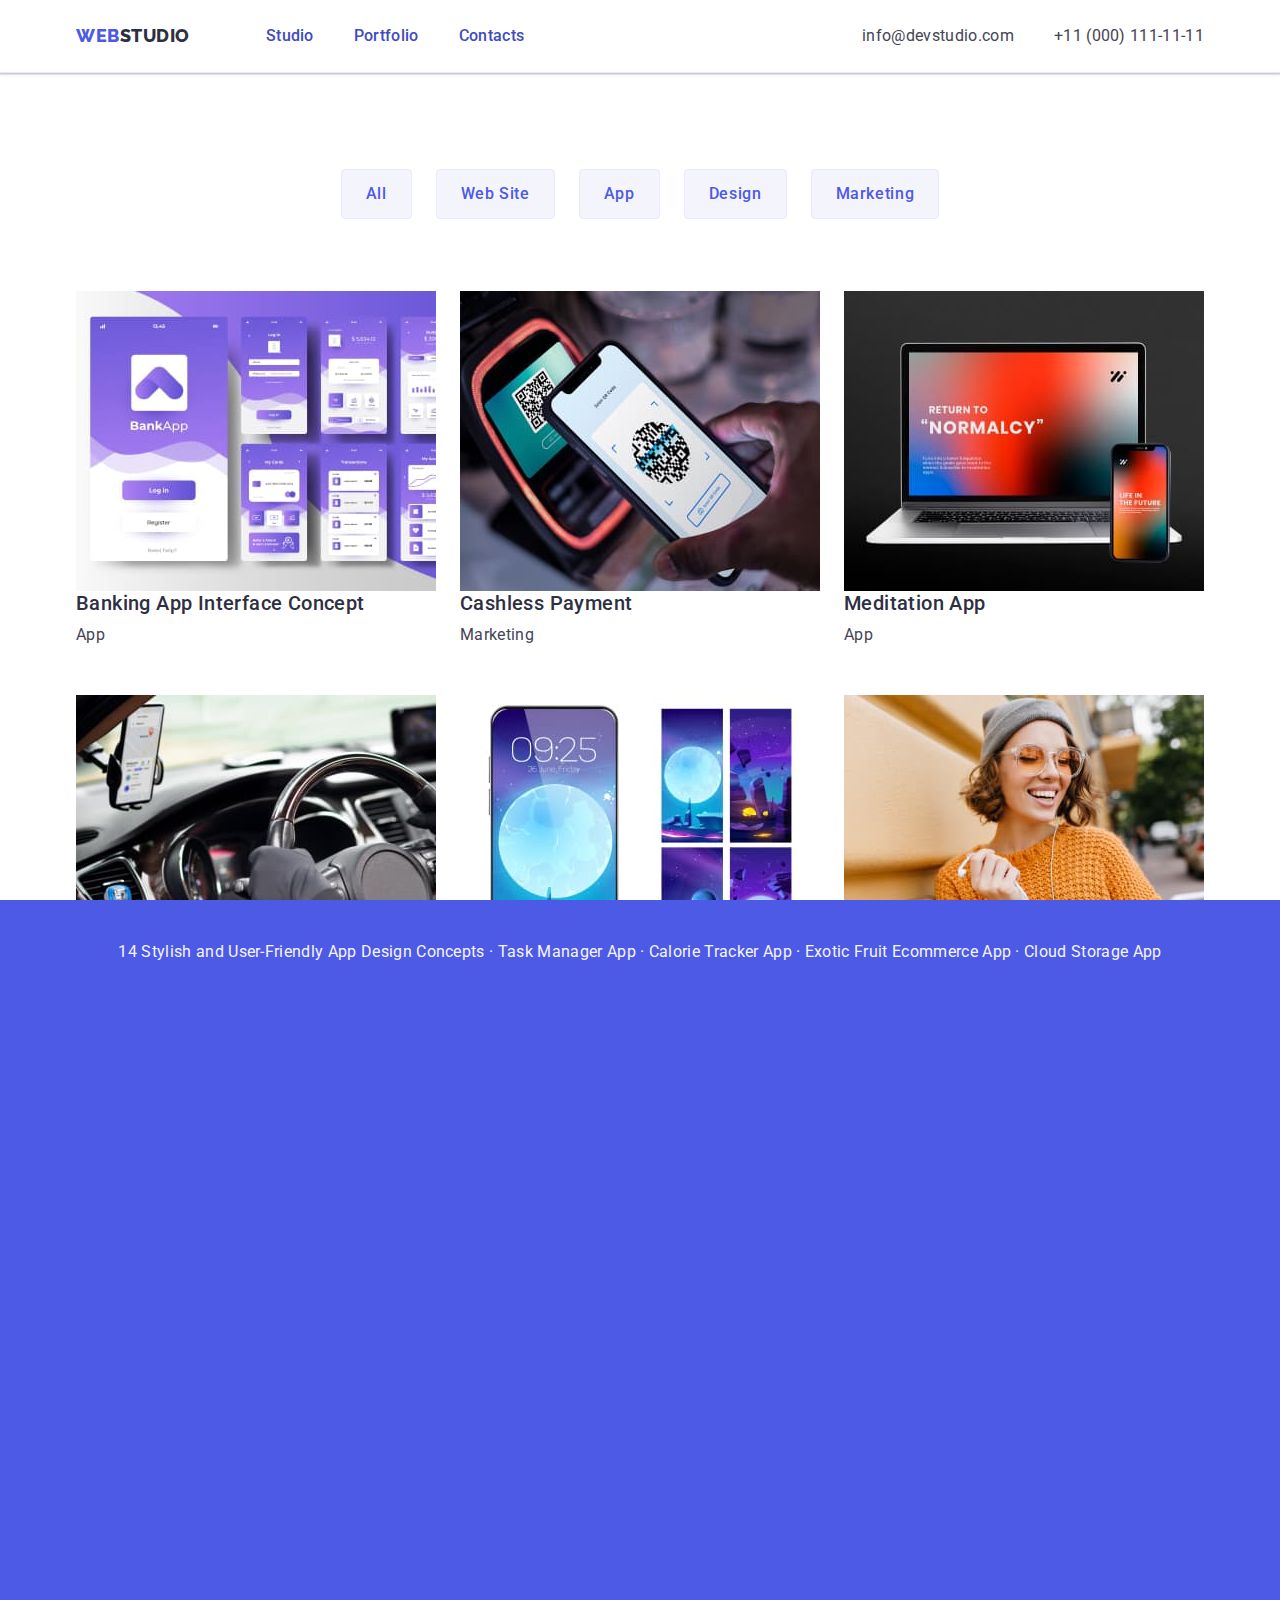
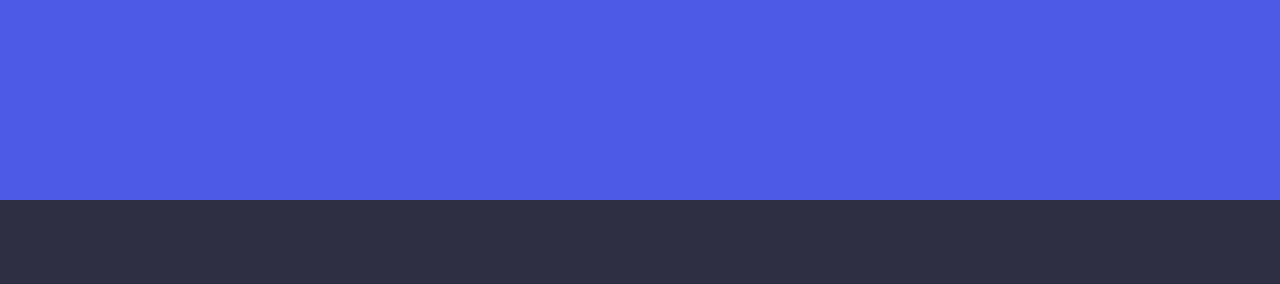
==== commit a1837955: "v" ====
--- a/portfolio.html
+++ b/portfolio.html
@@ -16,7 +16,7 @@
       rel="stylesheet"
       href="https://cdn.jsdelivr.net/npm/modern-normalize@2.0.0/modern-normalize.min.css"
     />
-    <link rel="stylesheet" href="./css/styles.css" />
+    <link rel="stylesheet" href="./css/styles.css"/>
   </head>
   <body class="page">
     <!-- Header section -->
--- a/css/styles.css
+++ b/css/styles.css
@@ -606,27 +606,6 @@
   overflow: hidden;
 }
 
-.card-parph {
-  position: absolute;
-  top: 0;
-  font-size: 16px;
-  line-height: 1.5;
-  letter-spacing: 0.02em;
-  color: var(--complementary-color);
-  padding: 40px 32px;
-  background-color: var(--logo-color);
-  height: 100%;
-  width: 100%;
-  transform: translateY(100%);
-  transition: transform 250ms cubic-bezier(0.4, 0, 0.2, 1);
-}
-
-.project-container {
-  padding: 32px 16px;
-  border: 1px solid var(--portfolio-btn);
-  border-top: none;
-}
-
 .projects-caption {
 font-weight: 500;
 font-size: 20px;
@@ -644,8 +623,8 @@
 }
 
 .overlay {
-  position: relative;
-  overflow: hidden;
+position: relative;
+overflow: hidden;
 }
 
 .owerlay-parph {
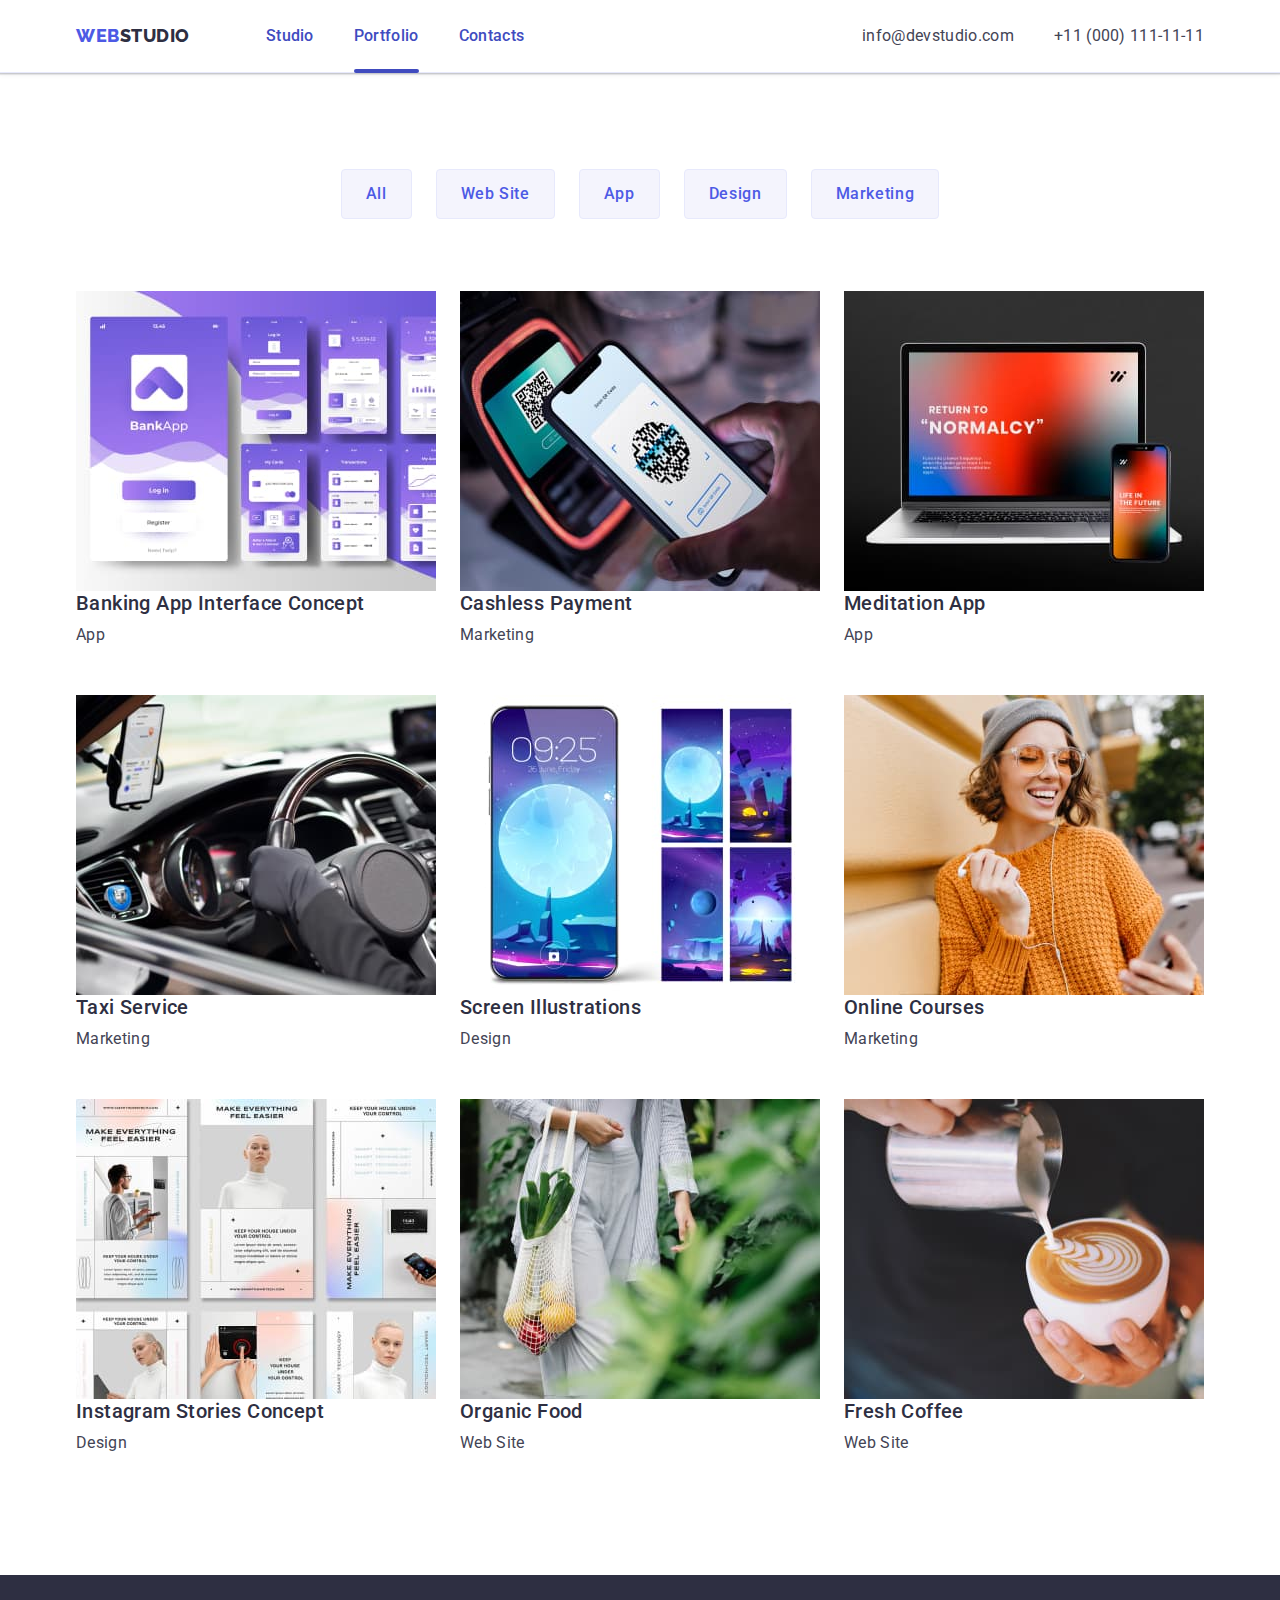
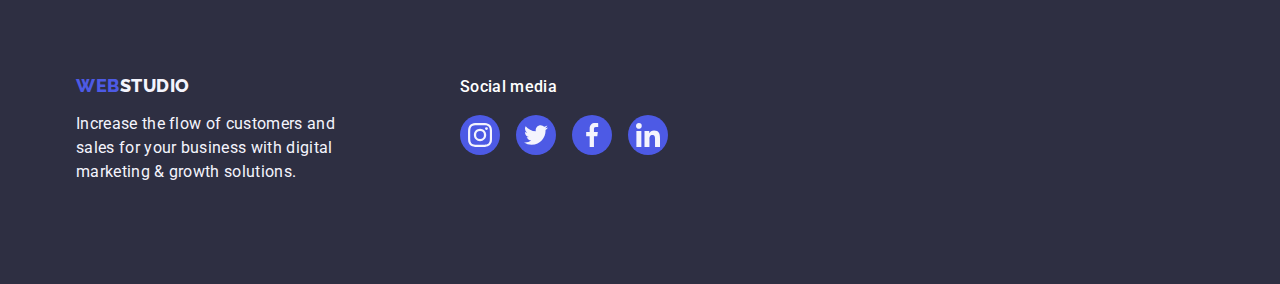
==== commit 44956e6e: "bb" ====
--- a/portfolio.html
+++ b/portfolio.html
@@ -31,7 +31,7 @@
               <a class="header-link link" href="./index.html">Studio</a>
             </li>
             <li class="header-item">
-              <a class="header-link link" href="./portfolio.html">Portfolio</a>
+              <a class="header-link link current" href="./portfolio.html">Portfolio</a>
             </li>
             <li class="header-item">
               <a class="header-link link" href="">Contacts</a>
@@ -80,7 +80,7 @@
           <ul class="projects-list list">
             <li class="projects-item">
               <a class="projects-link link" href="">
-                <div class="owerlay">
+                <div class="overlay">
                     <img
                      class="projects-img"
                      src="./images/portfolio/img1.jpg"
@@ -88,7 +88,7 @@
                      width="360"
                      height="300"
                     />
-                   <p class="owerlay-parph">14 Stylish and User-Friendly App Design Concepts · Task Manager App · Calorie Tracker App · Exotic Fruit Ecommerce App · Cloud Storage App</p>
+                   <p class="overlay-parph">14 Stylish and User-Friendly App Design Concepts · Task Manager App · Calorie Tracker App · Exotic Fruit Ecommerce App · Cloud Storage App</p>
                  </div>
                   <div class="project-container">
                     <h2 class="projects-caption">
@@ -100,7 +100,7 @@
             </li>
             <li class="projects-item">
               <a class="projects-link link" href="">
-                <div class="owerlay">
+                <div class="overlay">
                     <img
                      class="projects-img"
                      src="./images/portfolio/img2.jpg"
@@ -108,7 +108,7 @@
                      width="360"
                      height="300"
                     />
-                   <p class="owerlay-parph">14 Stylish and User-Friendly App Design Concepts · Task Manager App · Calorie Tracker App · Exotic Fruit Ecommerce App · Cloud Storage App</p>
+                   <p class="overlay-parph">14 Stylish and User-Friendly App Design Concepts · Task Manager App · Calorie Tracker App · Exotic Fruit Ecommerce App · Cloud Storage App</p>
                  </div>
                 <div class="project-container">
                   <h2 class="projects-caption">Cashless Payment</h2>
@@ -118,7 +118,7 @@
             </li>
            <li class="projects-item">
             <a class="projects-link link" href="">
-              <div class="owerlay">
+              <div class="overlay">
                   <img
                    class="projects-img"
                    src="./images/portfolio/img3.jpg"
@@ -126,7 +126,7 @@
                    width="360"
                    height="300"
                   />
-                 <p class="owerlay-parph">14 Stylish and User-Friendly App Design Concepts · Task Manager App · Calorie Tracker App · Exotic Fruit Ecommerce App · Cloud Storage App</p>
+                 <p class="overlay-parph">14 Stylish and User-Friendly App Design Concepts · Task Manager App · Calorie Tracker App · Exotic Fruit Ecommerce App · Cloud Storage App</p>
                </div>
                 <div class="project-container">
                   <h2 class="projects-caption">Meditation App</h2>
@@ -136,7 +136,7 @@
             </li>
             <li class="projects-item">
               <a class="projects-link link" href="">
-                <div class="owerlay">
+                <div class="overlay">
                     <img
                      class="projects-img"
                      src="./images/portfolio/img4.jpg"
@@ -144,7 +144,7 @@
                      width="360"
                      height="300"
                     />
-                   <p class="owerlay-parph">14 Stylish and User-Friendly App Design Concepts · Task Manager App · Calorie Tracker App · Exotic Fruit Ecommerce App · Cloud Storage App</p>
+                   <p class="overlay-parph">14 Stylish and User-Friendly App Design Concepts · Task Manager App · Calorie Tracker App · Exotic Fruit Ecommerce App · Cloud Storage App</p>
                  </div>
                 <div class="project-container">
                   <h2 class="projects-caption">Taxi Service</h2>
@@ -154,7 +154,7 @@
             </li>
             <li class="projects-item">
               <a class="projects-link link" href="">
-                <div class="owerlay">
+                <div class="overlay">
                     <img
                      class="projects-img"
                      src="./images/portfolio/img5.jpg"
@@ -162,7 +162,7 @@
                      width="360"
                      height="300"
                     />
-                   <p class="owerlay-parph">14 Stylish and User-Friendly App Design Concepts · Task Manager App · Calorie Tracker App · Exotic Fruit Ecommerce App · Cloud Storage App</p>
+                   <p class="overlay-parph">14 Stylish and User-Friendly App Design Concepts · Task Manager App · Calorie Tracker App · Exotic Fruit Ecommerce App · Cloud Storage App</p>
                  </div>
                 <div class="project-container">
                   <h2 class="projects-caption">Screen Illustrations</h2>
@@ -172,7 +172,7 @@
             </li>
             <li class="projects-item">
               <a class="projects-link link" href="">
-                <div class="owerlay">
+                <div class="overlay">
                     <img
                      class="projects-img"
                      src="./images/portfolio/img6.jpg"
@@ -180,7 +180,7 @@
                      width="360"
                      height="300"
                     />
-                   <p class="owerlay-parph">14 Stylish and User-Friendly App Design Concepts · Task Manager App · Calorie Tracker App · Exotic Fruit Ecommerce App · Cloud Storage App</p>
+                   <p class="overlay-parph">14 Stylish and User-Friendly App Design Concepts · Task Manager App · Calorie Tracker App · Exotic Fruit Ecommerce App · Cloud Storage App</p>
                  </div>
                 <div class="project-container">
                   <h2 class="projects-caption">Online Courses</h2>
@@ -190,7 +190,7 @@
             </li>
             <li class="projects-item">
               <a class="projects-link link" href="">
-                <div class="owerlay">
+                <div class="overlay">
                     <img
                      class="projects-img"
                      src="./images/portfolio/img7.jpg"
@@ -198,7 +198,7 @@
                      width="360"
                      height="300"
                     />
-                   <p class="owerlay-parph">14 Stylish and User-Friendly App Design Concepts · Task Manager App · Calorie Tracker App · Exotic Fruit Ecommerce App · Cloud Storage App</p>
+                   <p class="overlay-parph">14 Stylish and User-Friendly App Design Concepts · Task Manager App · Calorie Tracker App · Exotic Fruit Ecommerce App · Cloud Storage App</p>
                  </div>
                 <div class="project-container">
                   <h2 class="projects-caption">Instagram Stories Concept</h2>
@@ -208,7 +208,7 @@
             </li>
             <li class="projects-item">
               <a class="projects-link link" href="">
-                <div class="owerlay">
+                <div class="overlay">
                     <img
                      class="projects-img"
                      src="./images/portfolio/img8.jpg"
@@ -216,7 +216,7 @@
                      width="360"
                      height="300"
                     />
-                   <p class="owerlay-parph">14 Stylish and User-Friendly App Design Concepts · Task Manager App · Calorie Tracker App · Exotic Fruit Ecommerce App · Cloud Storage App</p>
+                   <p class="overlay-parph">14 Stylish and User-Friendly App Design Concepts · Task Manager App · Calorie Tracker App · Exotic Fruit Ecommerce App · Cloud Storage App</p>
                  </div>
                 <div class="project-container">
                   <h2 class="projects-caption">Organic Food</h2>
@@ -226,7 +226,7 @@
             </li>
             <li class="projects-item">
               <a class="projects-link link" href="">
-                <div class="owerlay">
+                <div class="overlay">
                     <img
                      class="projects-img"
                      src="./images/portfolio/img9.jpg"
@@ -234,7 +234,7 @@
                      width="360"
                      height="300"
                     />
-                   <p class="owerlay-parph">14 Stylish and User-Friendly App Design Concepts · Task Manager App · Calorie Tracker App · Exotic Fruit Ecommerce App · Cloud Storage App</p>
+                   <p class="overlay-parph">14 Stylish and User-Friendly App Design Concepts · Task Manager App · Calorie Tracker App · Exotic Fruit Ecommerce App · Cloud Storage App</p>
                  </div>
                 <div class="project-container">
                   <h2 class="projects-caption">Fresh Coffee</h2>
@@ -261,29 +261,33 @@
       <div class="soc-footer-container">
         <p class="soc-parph">Social media</p>
         <ul class="footer-soc-list">
-          <li class="footer-soc-item"><a href="" class="footer-soc-link">
-            <svg class="footer-soc-icons" width="24" height="24">
-              <use href="./images/icons.svg#icon-instagram"></use>
-            </svg>
-          </a>
-        </li>
-          <li class="footer-soc-item"><a href="" class="footer-soc-link">
-            <svg class="footer-soc-icons" width="24" height="24">
-              <use href="./images/icons.svg#icon-twitter"></use>
-            </svg>
-          </a>
-        </li>
-          <li class="footer-soc-item"><a href="" class="footer-soc-link">
-            <svg class="footer-soc-icons" width="24" height="24">
-              <use href="./images/icons.svg#icon-facebook"></use>
-            </svg>
-          </a>
-        </li>
-          <li class="footer-soc-item"><a href="" class="footer-soc-link">
-            <svg class="footer-soc-icons" width="24" height="24">
-              <use href="./images/icons.svg#icon-linkedin"></use>
-            </svg>
-          </a>
+          <li class="footer-soc-item">
+           <a href="" class="footer-soc-link">
+             <svg class="footer-soc-icons" width="24" height="24">
+               <use href="./images/icons.svg#icon-instagram"></use>
+             </svg>
+           </a>
+        </li>
+          <li class="footer-soc-item">
+            <a href="" class="footer-soc-link">
+             <svg class="footer-soc-icons" width="24" height="24">
+               <use href="./images/icons.svg#icon-twitter"></use>
+             </svg>
+           </a>
+        </li>
+          <li class="footer-soc-item">
+            <a href="" class="footer-soc-link">
+             <svg class="footer-soc-icons" width="24" height="24">
+               <use href="./images/icons.svg#icon-facebook"></use>
+             </svg>
+           </a>
+        </li>
+          <li class="footer-soc-item">
+            <a href="" class="footer-soc-link">
+             <svg class="footer-soc-icons" width="24" height="24">
+               <use href="./images/icons.svg#icon-linkedin"></use>
+             </svg>
+           </a>
         </li>
         </ul>
       </div>
--- a/css/styles.css
+++ b/css/styles.css
@@ -67,6 +67,19 @@
   text-decoration: none;
 }
 
+.current{
+  color :var(--brand-links-hf);
+}
+ 
+ .current::after{
+   content: "";
+   text-decoration: underline;
+   width: 100%;
+   height: 4px;
+   border-radius: 2px;
+   background: var(--brand-links-hf);
+   }
+
 .logo-studio{
   color: var(--text-color);
 }
@@ -97,9 +110,9 @@
  gap: 40px;
 }
 
-.header-item{
+/* .header-item{
   
-}
+} */
 
 .header-link{
   font-weight: 500;
@@ -200,11 +213,11 @@
   cursor: pointer;
   margin-left: auto;
   margin-right: auto;
-  background-color: 250ms cubic-bezier(0.4, 0, 0.2, 1);
+  transition: background-color 250ms cubic-bezier(0.4, 0, 0.2, 1);
 }
 
 .hero-btn:hover {
-  background-color: var(--brand-links-hf);
+background-color: var(--brand-links-hf);
 }
 .hero-btn:focus {
 background-color: var(--brand-links-hf);
@@ -497,7 +510,7 @@
 }
 
 .footer-soc-link:hover {
-  background-color: var(--footer-soc-color);
+  background-color:var(--footer-soc-color);
 }
 
 .footer-soc-link:focus {
@@ -524,6 +537,12 @@
   display: inline-block;
   margin-bottom: 16px;
 }
+
+.footer-logo:hover,
+.footer-logo:focus {
+  background-color: var(--footer-soc-color);
+}
+
 .footer-logo-studio {
 color: var(--complementary-color);}
 
@@ -595,15 +614,10 @@
   transition: box-shadow 250ms cubic-bezier(0.4, 0, 0.2, 1);
 }
 
-.projects-link:hover {
-  background-color: var(--footer-soc-color);
+.projects-link:hover,
+.projects-link:focus {
   box-shadow: 0px 1px 6px rgba(46, 47, 66, 0.08), 0px 1px 1px rgba(46, 47, 66, 0.16), 0px 2px 1px rgba(46, 47, 66, 0.08);
   transform: translateY(0%);
-}
-
-.card-container {
-  position: relative;
-  overflow: hidden;
 }
 
 .projects-caption {
@@ -623,11 +637,11 @@
 }
 
 .overlay {
-position: relative;
-overflow: hidden;
-}
-
-.owerlay-parph {
+ position: relative;
+ overflow: hidden;
+}
+
+.overlay-parph {
   display: flex;
     width: 100%;
     height: 100%;
@@ -648,8 +662,8 @@
     transition: transform 250ms cubic-bezier(0.4, 0, 0.2, 1);
 }
 
-.projects-link:hover .owerlay-parph,
-.projects-link:hover .owerlay-parph {
+.projects-link:hover .overlay-parph,
+.projects-link:hover .overlay-parph {
   transform: translateY(0%);
 }
 
@@ -676,8 +690,6 @@
   opacity: 0.8;
 }
 
-/* modal */
-
 .backdrop {
   position: fixed;
   top: 0;
@@ -722,11 +734,13 @@
 .close-button:hover {
   background-color: var(--brand-links-hf);
   border: none;
+  fill: #ffffff;
 }
 
 .close-button:focus {
   background-color: var(--brand-links-hf);
   border: none;
+  fill: #ffffff;
 }
 
 .modal-icon {
